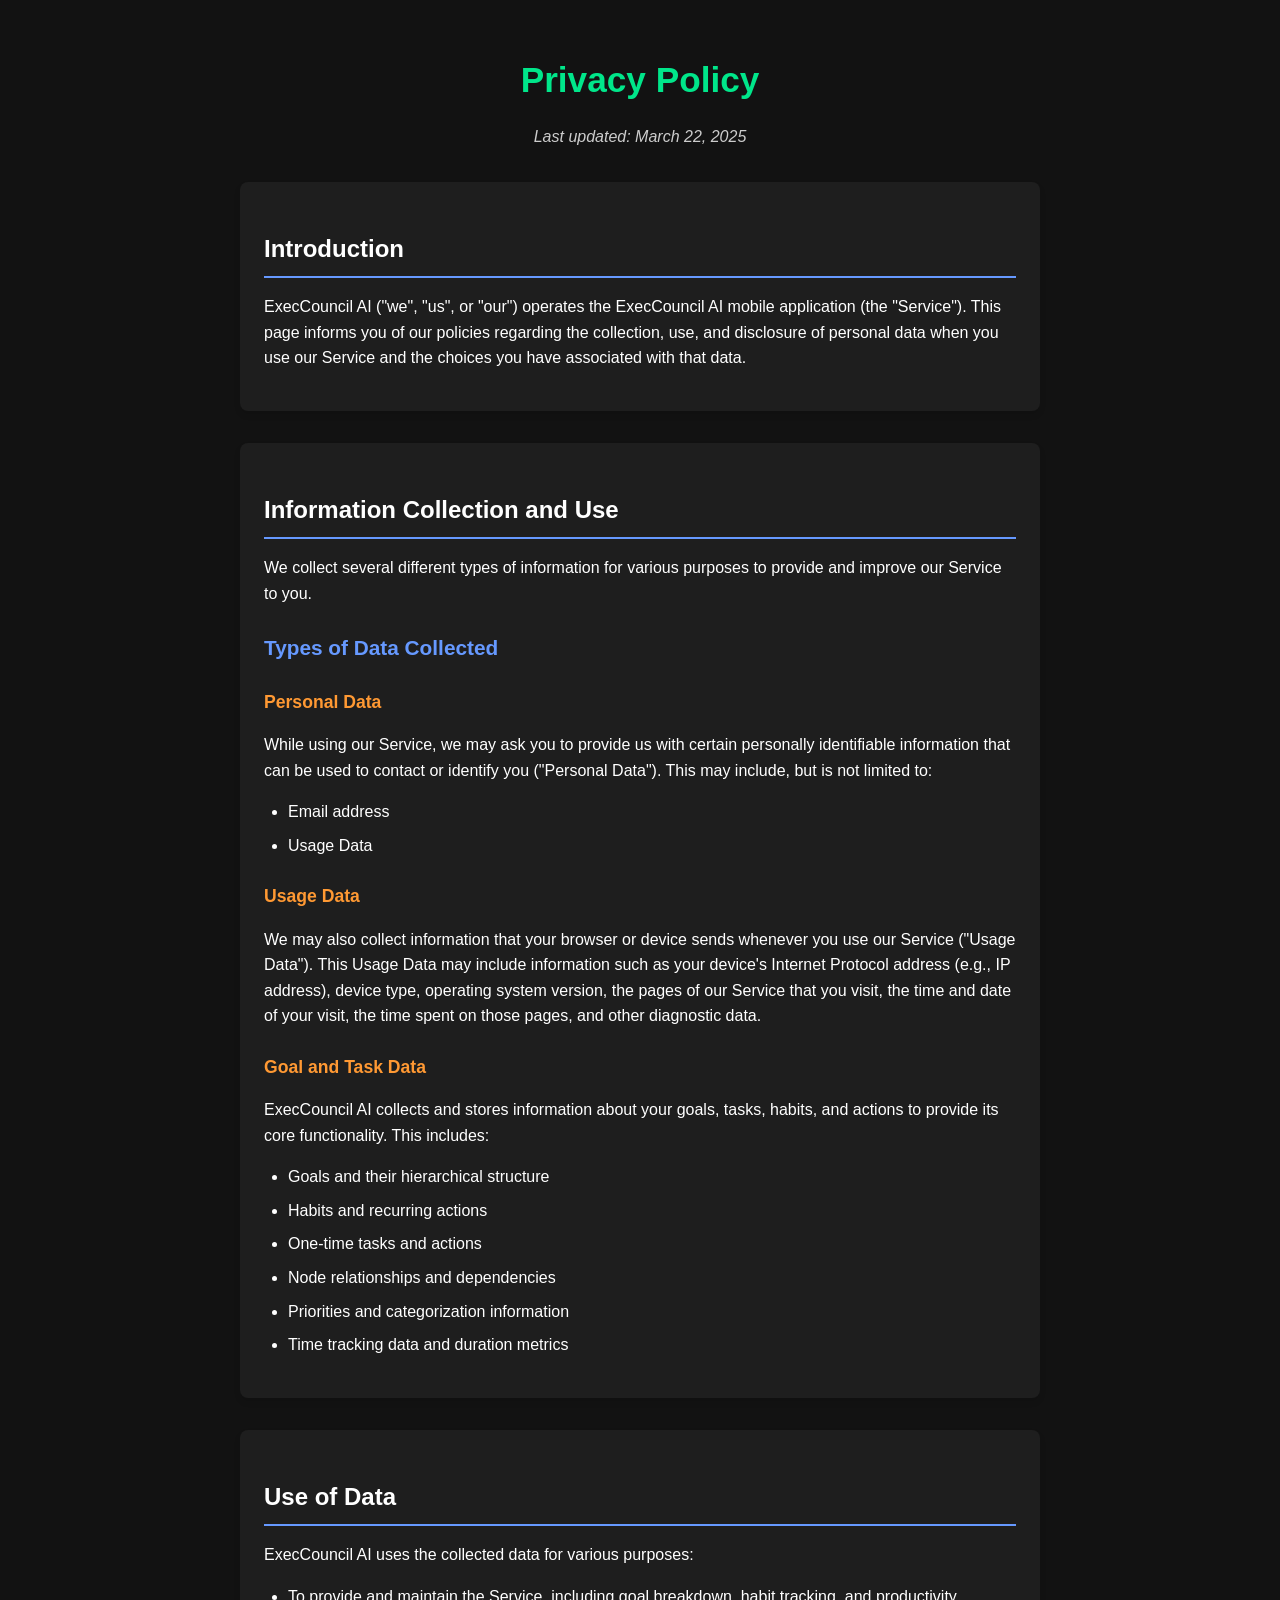
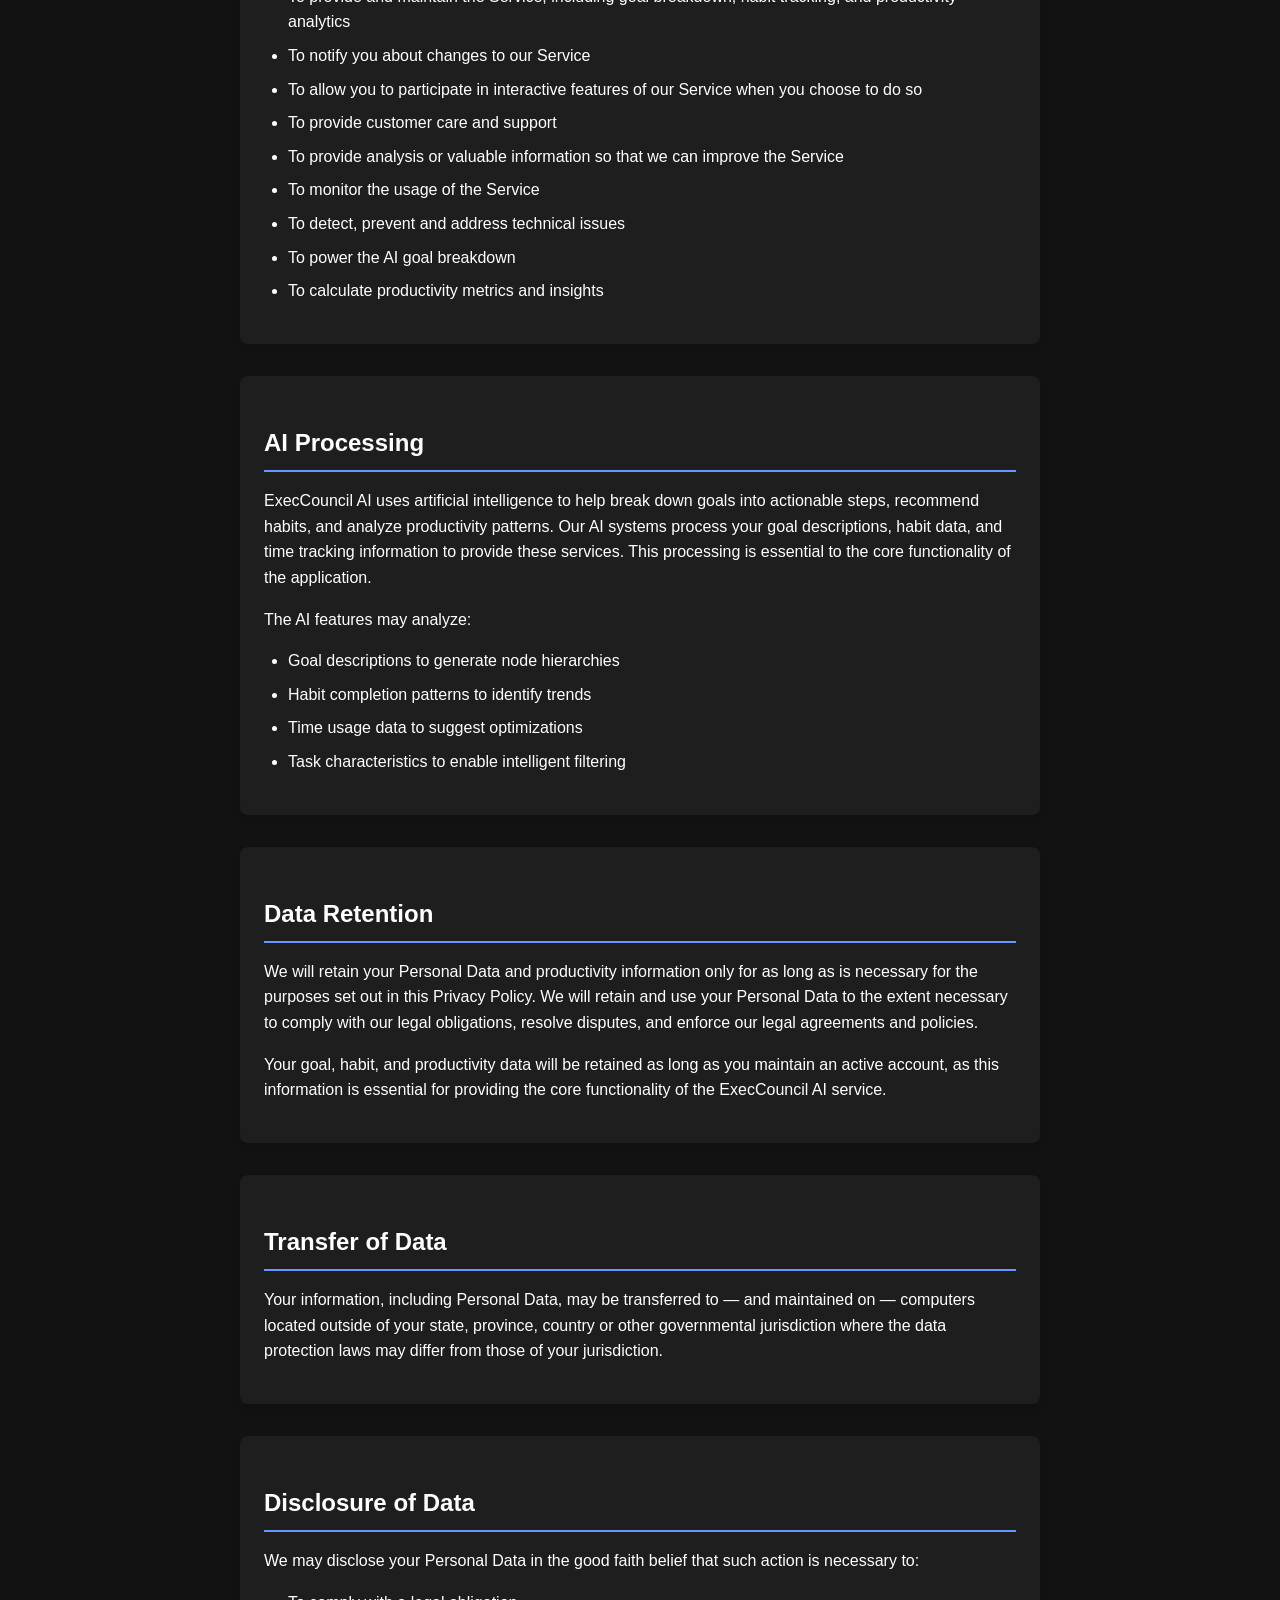
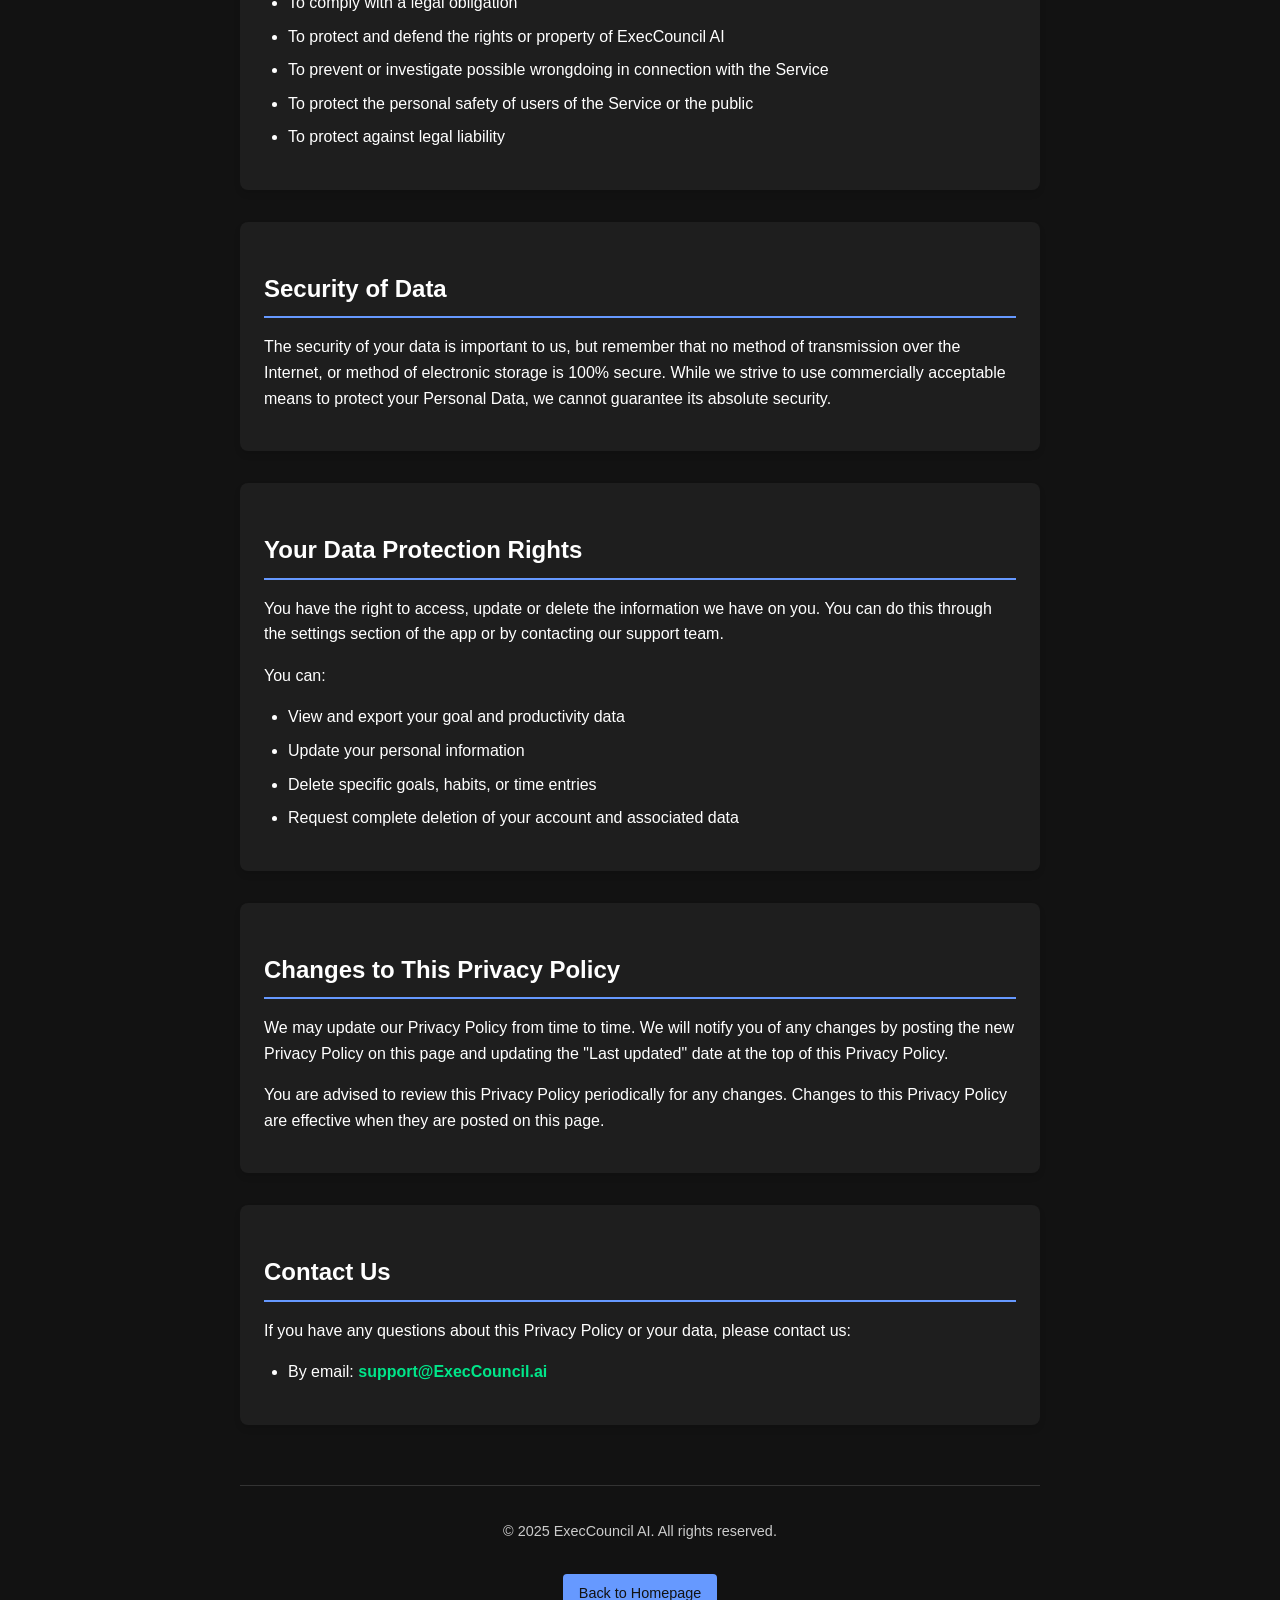
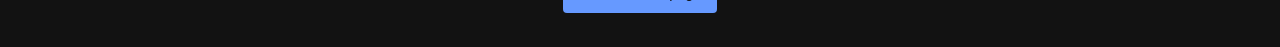
==== privacy.html @ cbf6581a "Update privacy policy references from FocusVector to ExecCouncil" ====
<!DOCTYPE html>
<html lang="en">
<head>
    <meta charset="UTF-8">
    <meta name="viewport" content="width=device-width, initial-scale=1.0">
    <title>Privacy Policy - ExecCouncil</title>
    <style>
        :root {
            --bg-primary: #121212;
            --bg-secondary: #1e1e1e;
            --text-primary: #ffffff;
            --text-secondary: #cccccc;
            --accent-primary: #00e68a;
            --accent-secondary: #6699ff;
            --accent-tertiary: #ff9933;
            --purple: #d926ff;
            --danger: #ff5252;
        }
        
        body {
            font-family: 'Segoe UI', Tahoma, Geneva, Verdana, sans-serif;
            line-height: 1.6;
            color: var(--text-primary);
            background-color: var(--bg-primary);
            max-width: 800px;
            margin: 0 auto;
            padding: 20px;
        }
        
        h1, h2, h3, h4 {
            color: var(--text-primary);
            margin-top: 1.5rem;
            margin-bottom: 1rem;
        }
        
        h1 {
            text-align: center;
            font-size: 2.2rem;
            margin-top: 2rem;
            color: var(--accent-primary);
        }
        
        h2 {
            border-bottom: 2px solid var(--accent-secondary);
            padding-bottom: 0.5rem;
            font-size: 1.5rem;
        }
        
        h3 {
            font-size: 1.3rem;
            color: var(--accent-secondary);
        }
        
        h4 {
            font-size: 1.1rem;
            color: var(--accent-tertiary);
        }
        
        a {
            color: var(--accent-secondary);
            text-decoration: none;
            transition: color 0.3s ease;
        }
        
        a:hover {
            color: var(--accent-primary);
            text-decoration: underline;
        }
        
        section {
            background-color: var(--bg-secondary);
            padding: 1.5rem;
            border-radius: 8px;
            margin: 2rem 0;
            box-shadow: 0 4px 6px rgba(0, 0, 0, 0.1);
        }
        
        ul {
            padding-left: 1.5rem;
        }
        
        li {
            margin-bottom: 0.5rem;
        }
        
        footer {
            text-align: center;
            margin-top: 60px;
            padding-top: 20px;
            border-top: 1px solid #333;
            font-size: 0.9em;
            color: var(--text-secondary);
        }
        
        .date {
            text-align: center;
            font-style: italic;
            color: var(--text-secondary);
            margin-bottom: 2rem;
        }
        
        .highlight {
            color: var(--accent-primary);
            font-weight: bold;
        }
        
        .back-link {
            display: inline-block;
            margin-top: 1rem;
            padding: 0.5rem 1rem;
            background-color: var(--accent-secondary);
            color: var(--bg-primary);
            border-radius: 4px;
            transition: background-color 0.3s ease;
        }
        
        .back-link:hover {
            background-color: var(--accent-primary);
            text-decoration: none;
        }

        @media (max-width: 600px) {
            body {
                padding: 15px;
            }
            
            section {
                padding: 1rem;
            }
        }
    </style>
</head>
<body>
    <h1>Privacy Policy</h1>
    <p class="date">Last updated: March 22, 2025</p>
    
    <section>
        <h2>Introduction</h2>
        <p>ExecCouncil AI ("we", "us", or "our") operates the ExecCouncil AI mobile application (the "Service"). This page informs you of our policies regarding the collection, use, and disclosure of personal data when you use our Service and the choices you have associated with that data.</p>
    </section>
    
    <section>
        <h2>Information Collection and Use</h2>
        <p>We collect several different types of information for various purposes to provide and improve our Service to you.</p>
        
        <h3>Types of Data Collected</h3>
        
        <h4>Personal Data</h4>
        <p>While using our Service, we may ask you to provide us with certain personally identifiable information that can be used to contact or identify you ("Personal Data"). This may include, but is not limited to:</p>
        <ul>
            <li>Email address</li>
            <li>Usage Data</li>
        </ul>
        
        <h4>Usage Data</h4>
        <p>We may also collect information that your browser or device sends whenever you use our Service ("Usage Data"). This Usage Data may include information such as your device's Internet Protocol address (e.g., IP address), device type, operating system version, the pages of our Service that you visit, the time and date of your visit, the time spent on those pages, and other diagnostic data.</p>
        
        <h4>Goal and Task Data</h4>
        <p>ExecCouncil AI collects and stores information about your goals, tasks, habits, and actions to provide its core functionality. This includes:</p>
        <ul>
            <li>Goals and their hierarchical structure</li>
            <li>Habits and recurring actions</li>
            <li>One-time tasks and actions</li>
            <li>Node relationships and dependencies</li>
            <li>Priorities and categorization information</li>
            <li>Time tracking data and duration metrics</li>
        </ul>
    </section>
    
    <section>
        <h2>Use of Data</h2>
        <p>ExecCouncil AI uses the collected data for various purposes:</p>
        <ul>
            <li>To provide and maintain the Service, including goal breakdown, habit tracking, and productivity analytics</li>
            <li>To notify you about changes to our Service</li>
            <li>To allow you to participate in interactive features of our Service when you choose to do so</li>
            <li>To provide customer care and support</li>
            <li>To provide analysis or valuable information so that we can improve the Service</li>
            <li>To monitor the usage of the Service</li>
            <li>To detect, prevent and address technical issues</li>
            <li>To power the AI goal breakdown</li>
            <li>To calculate productivity metrics and insights</li>
        </ul>
    </section>
    
    <section>
        <h2>AI Processing</h2>
        <p>ExecCouncil AI uses artificial intelligence to help break down goals into actionable steps, recommend habits, and analyze productivity patterns. Our AI systems process your goal descriptions, habit data, and time tracking information to provide these services. This processing is essential to the core functionality of the application.</p>
        
        <p>The AI features may analyze:</p>
        <ul>
            <li>Goal descriptions to generate node hierarchies</li>
            <li>Habit completion patterns to identify trends</li>
            <li>Time usage data to suggest optimizations</li>
            <li>Task characteristics to enable intelligent filtering</li>
        </ul>
    </section>
    
    <section>
        <h2>Data Retention</h2>
        <p>We will retain your Personal Data and productivity information only for as long as is necessary for the purposes set out in this Privacy Policy. We will retain and use your Personal Data to the extent necessary to comply with our legal obligations, resolve disputes, and enforce our legal agreements and policies.</p>
        
        <p>Your goal, habit, and productivity data will be retained as long as you maintain an active account, as this information is essential for providing the core functionality of the ExecCouncil AI service.</p>
    </section>
    
    <section>
        <h2>Transfer of Data</h2>
        <p>Your information, including Personal Data, may be transferred to — and maintained on — computers located outside of your state, province, country or other governmental jurisdiction where the data protection laws may differ from those of your jurisdiction.</p>
    </section>
    
    <section>
        <h2>Disclosure of Data</h2>
        <p>We may disclose your Personal Data in the good faith belief that such action is necessary to:</p>
        <ul>
            <li>To comply with a legal obligation</li>
            <li>To protect and defend the rights or property of ExecCouncil AI</li>
            <li>To prevent or investigate possible wrongdoing in connection with the Service</li>
            <li>To protect the personal safety of users of the Service or the public</li>
            <li>To protect against legal liability</li>
        </ul>
    </section>
    
    <section>
        <h2>Security of Data</h2>
        <p>The security of your data is important to us, but remember that no method of transmission over the Internet, or method of electronic storage is 100% secure. While we strive to use commercially acceptable means to protect your Personal Data, we cannot guarantee its absolute security.</p>
    </section>
    
    <section>
        <h2>Your Data Protection Rights</h2>
        <p>You have the right to access, update or delete the information we have on you. You can do this through the settings section of the app or by contacting our support team.</p>
        
        <p>You can:</p>
        <ul>
            <li>View and export your goal and productivity data</li>
            <li>Update your personal information</li>
            <li>Delete specific goals, habits, or time entries</li>
            <li>Request complete deletion of your account and associated data</li>
        </ul>
    </section>
    
    <section>
        <h2>Changes to This Privacy Policy</h2>
        <p>We may update our Privacy Policy from time to time. We will notify you of any changes by posting the new Privacy Policy on this page and updating the "Last updated" date at the top of this Privacy Policy.</p>
        
        <p>You are advised to review this Privacy Policy periodically for any changes. Changes to this Privacy Policy are effective when they are posted on this page.</p>
    </section>
    
    <section>
        <h2>Contact Us</h2>
        <p>If you have any questions about this Privacy Policy or your data, please contact us:</p>
        <ul>
            <li>By email: <span class="highlight">support@ExecCouncil.ai</span></li>
        </ul>
    </section>
    
    <footer>
        <p>© 2025 ExecCouncil AI. All rights reserved.</p>
        <p><a href="index.html" class="back-link">Back to Homepage</a></p>
    </footer>
</body>
</html>
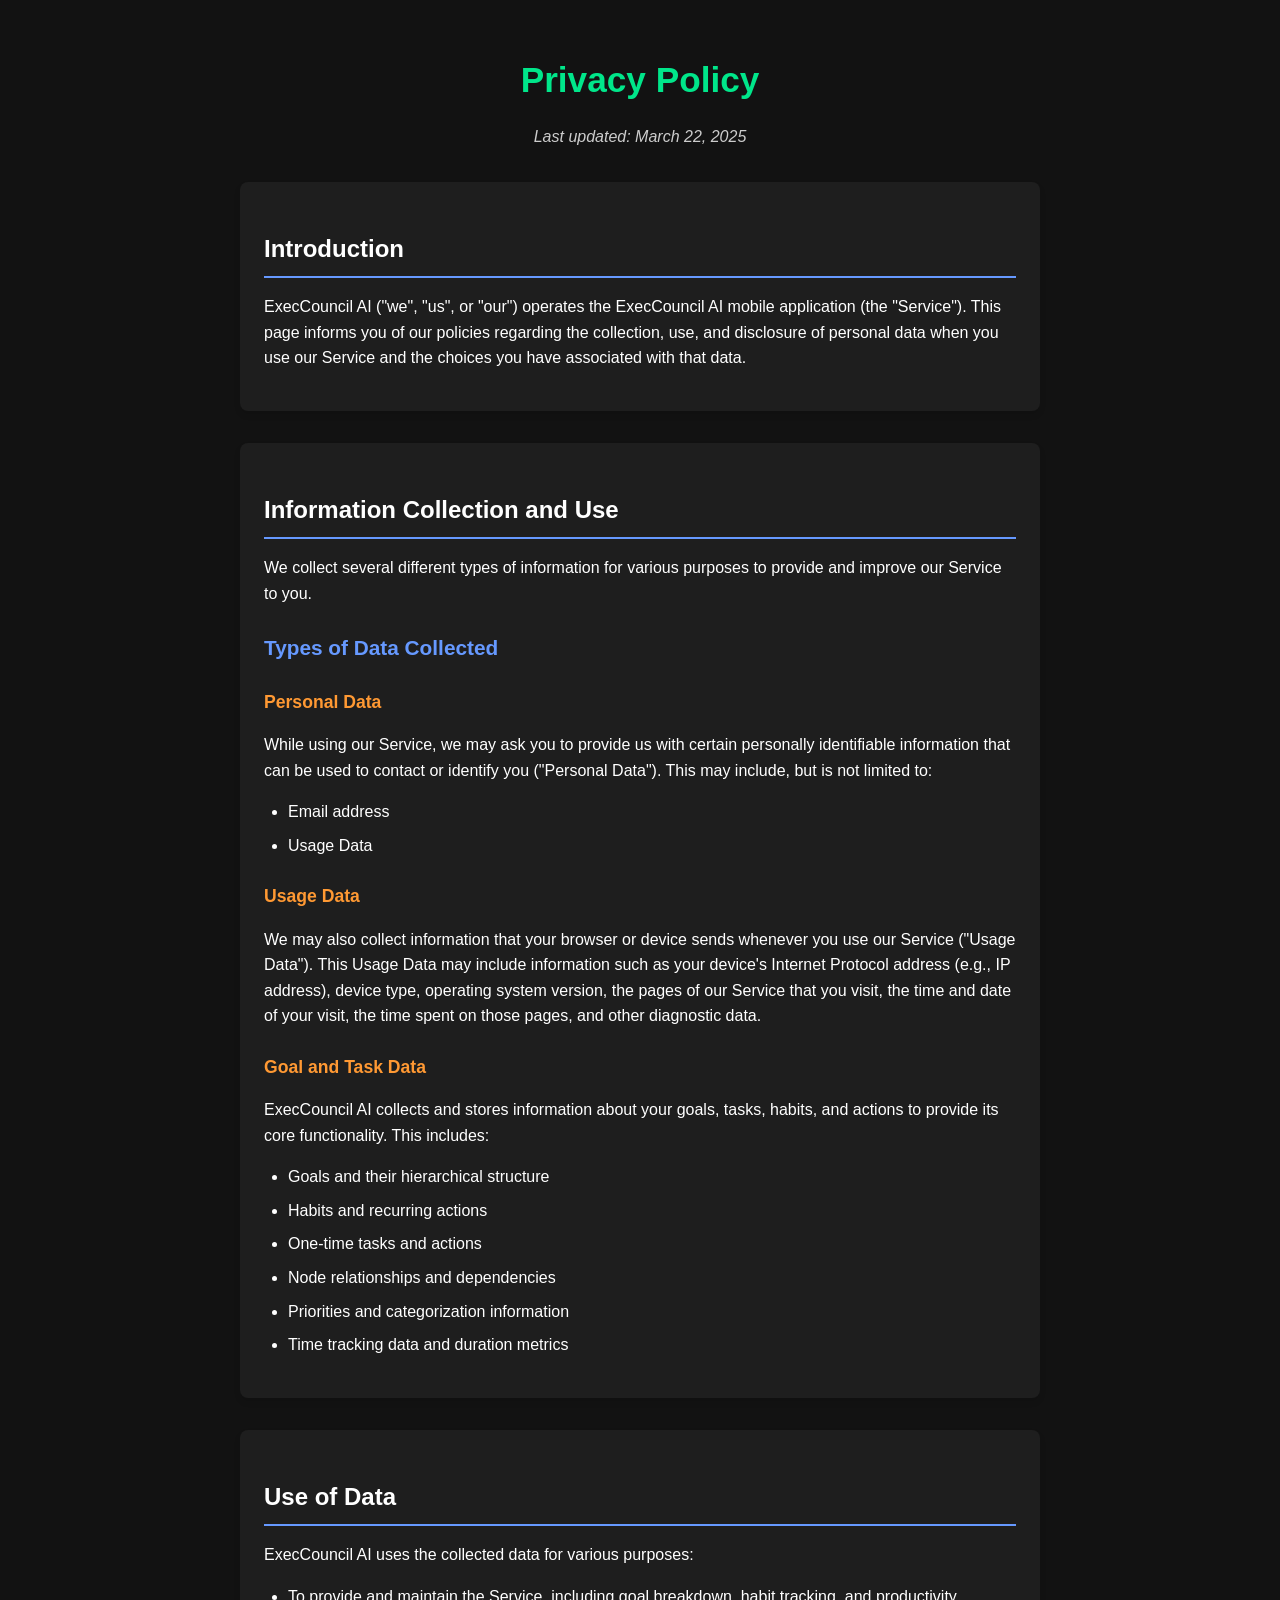
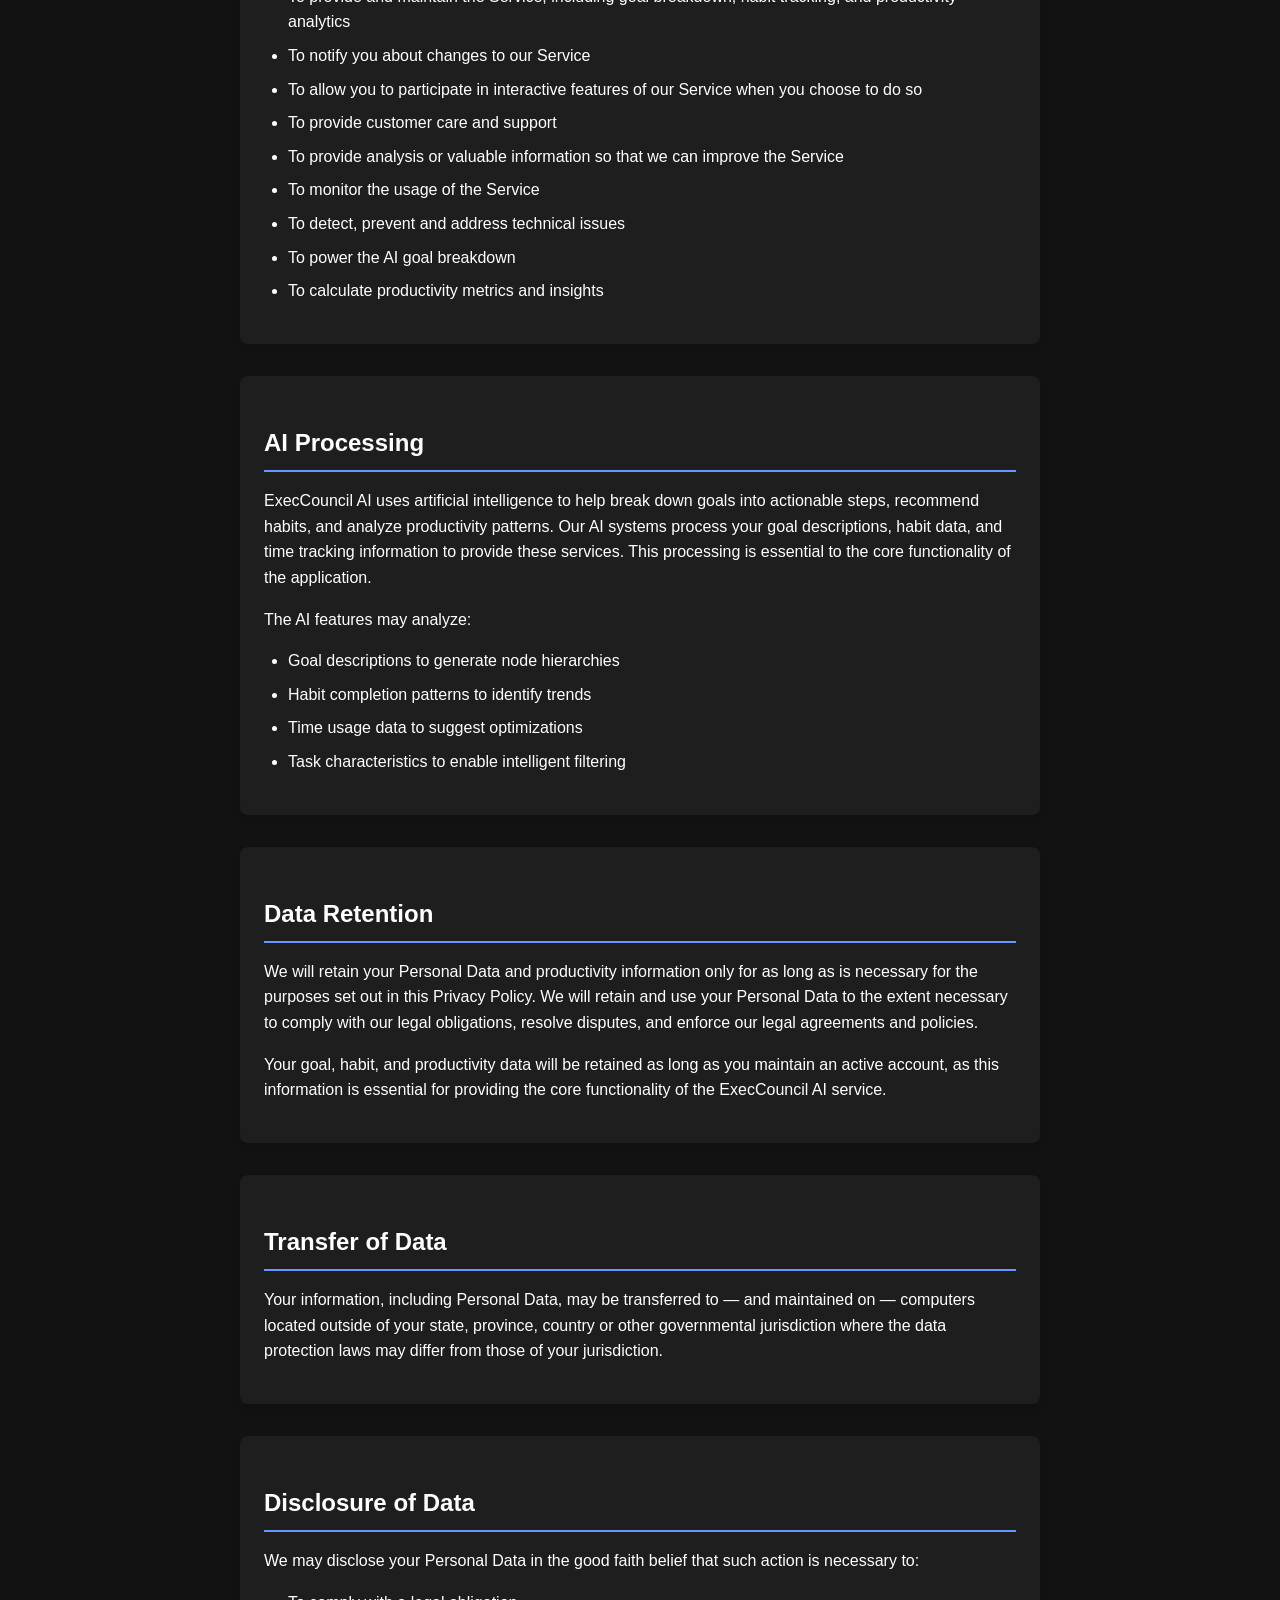
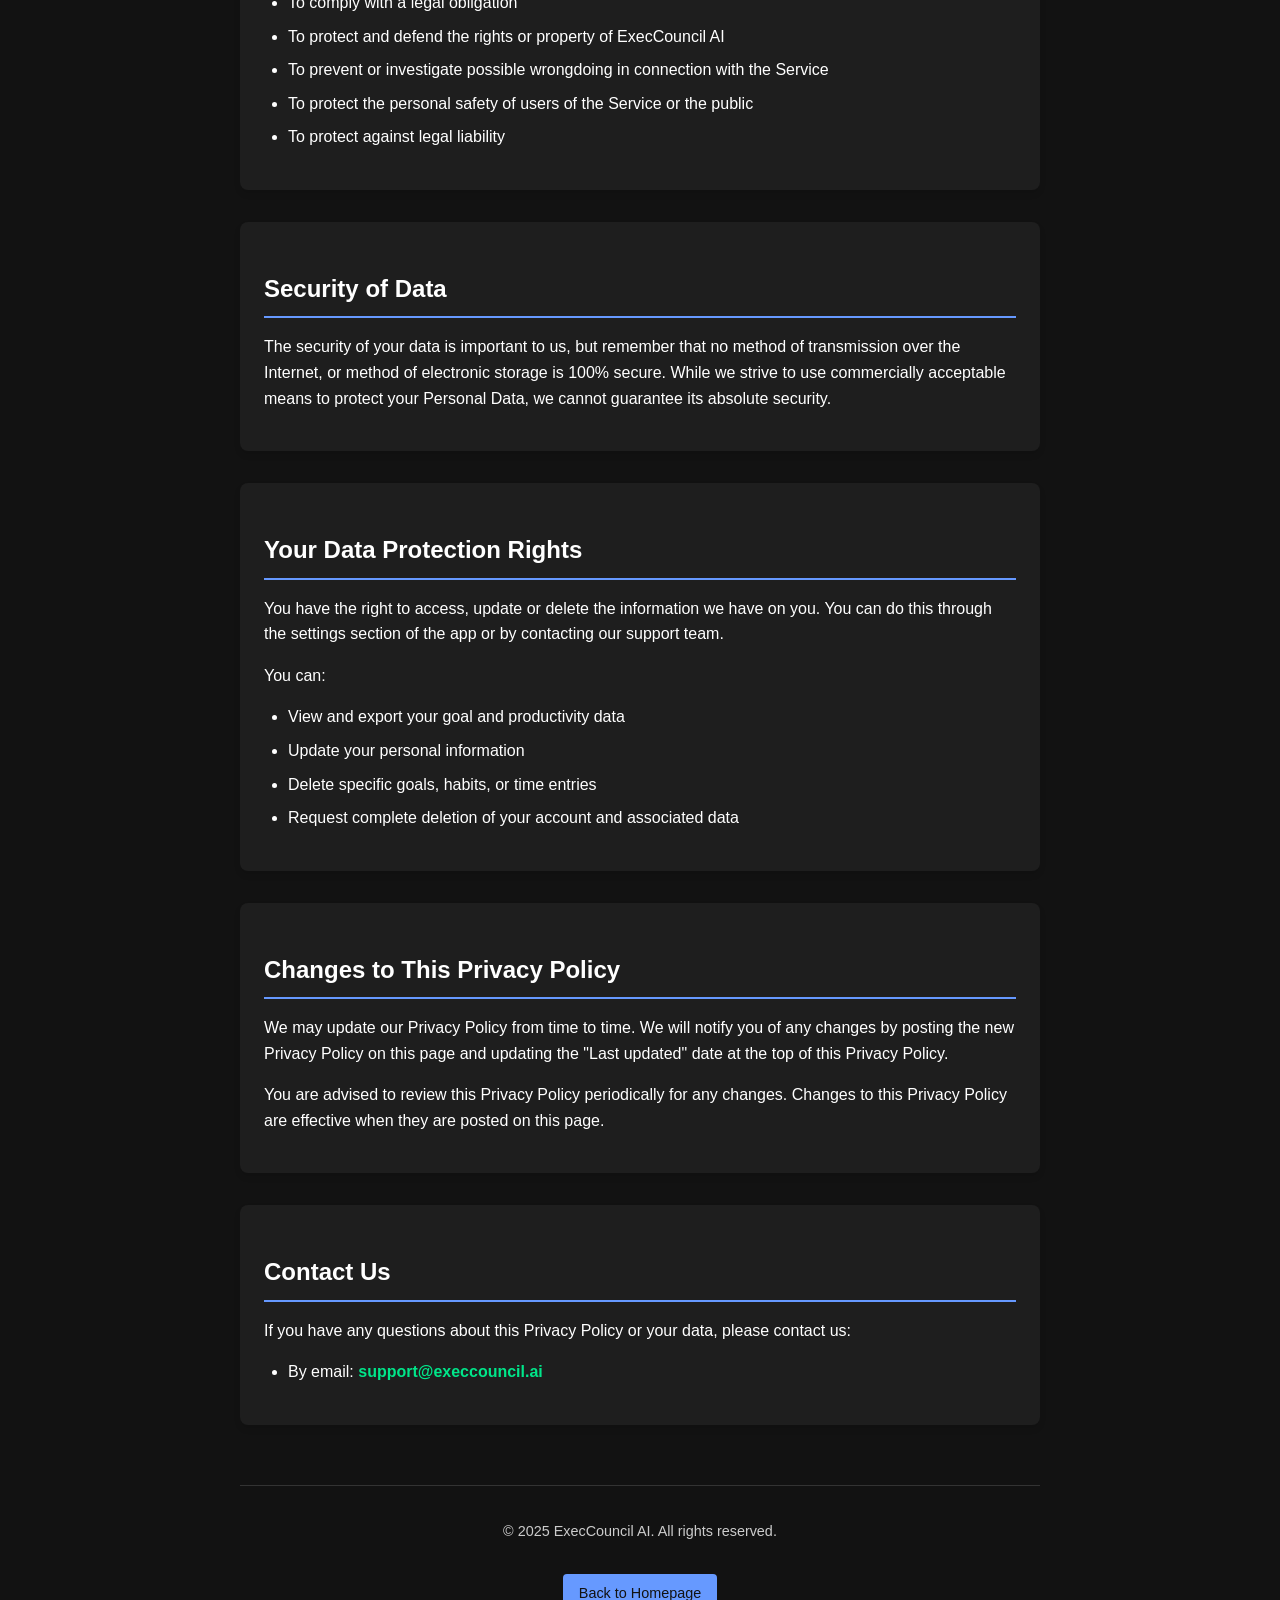
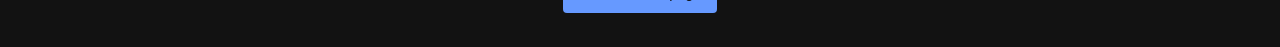
==== commit d563bea7: "Correct email address in Privacy Policy" ====
--- a/privacy.html
+++ b/privacy.html
@@ -249,7 +249,7 @@
         <h2>Contact Us</h2>
         <p>If you have any questions about this Privacy Policy or your data, please contact us:</p>
         <ul>
-            <li>By email: <span class="highlight">support@ExecCouncil.ai</span></li>
+            <li>By email: <span class="highlight">support@execcouncil.ai</span></li>
         </ul>
     </section>
     
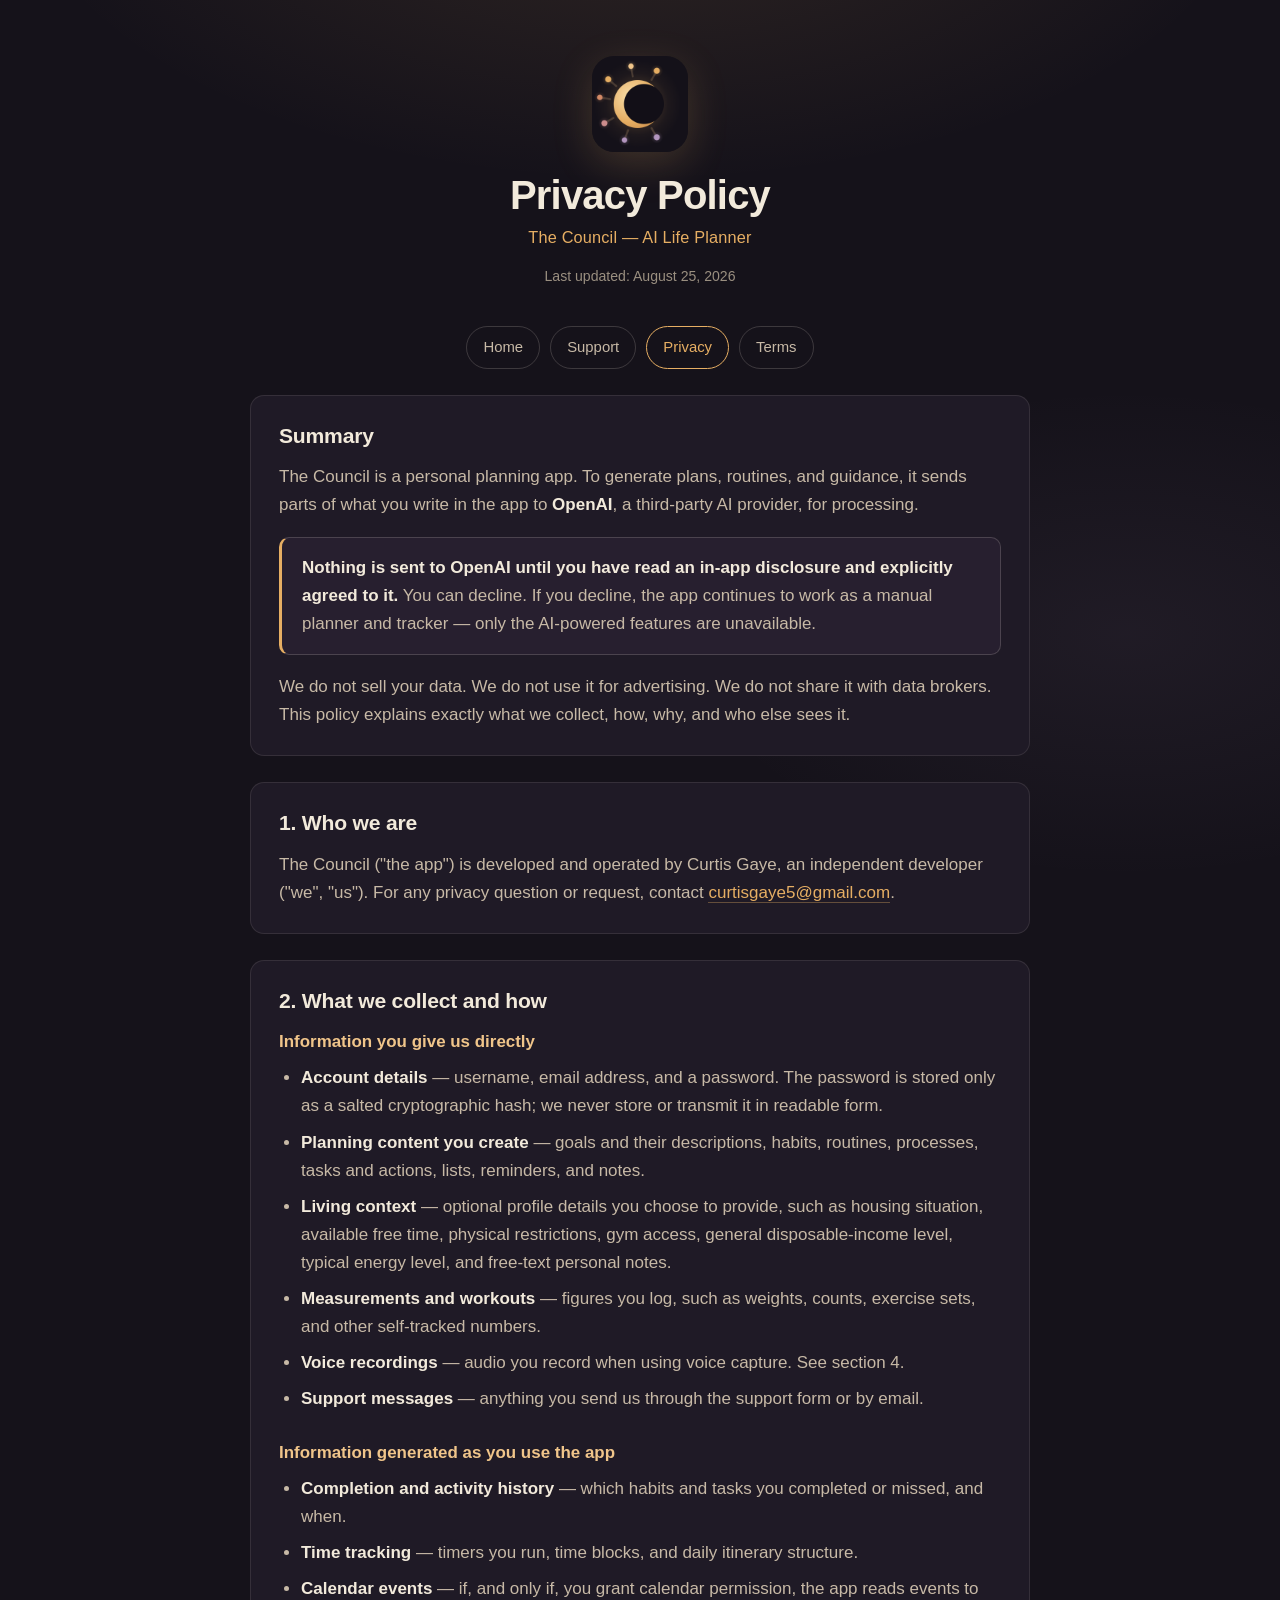
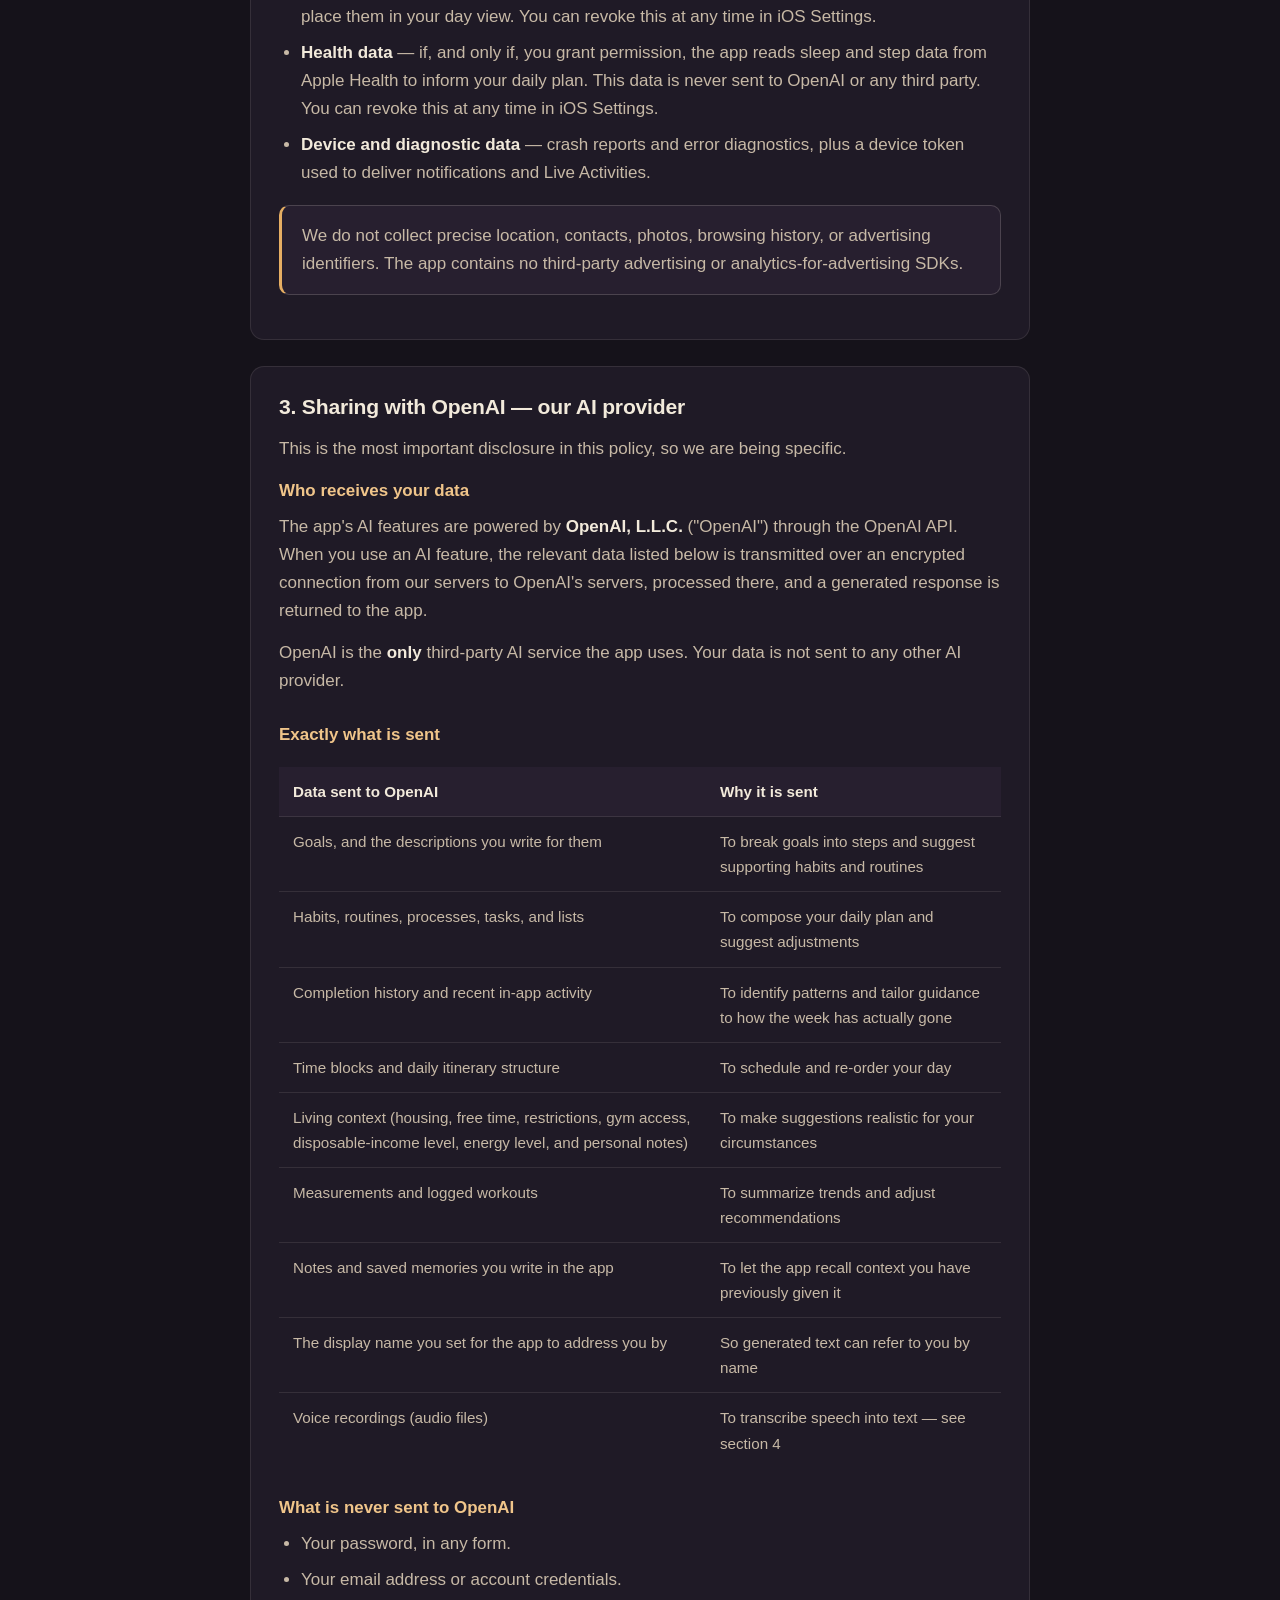
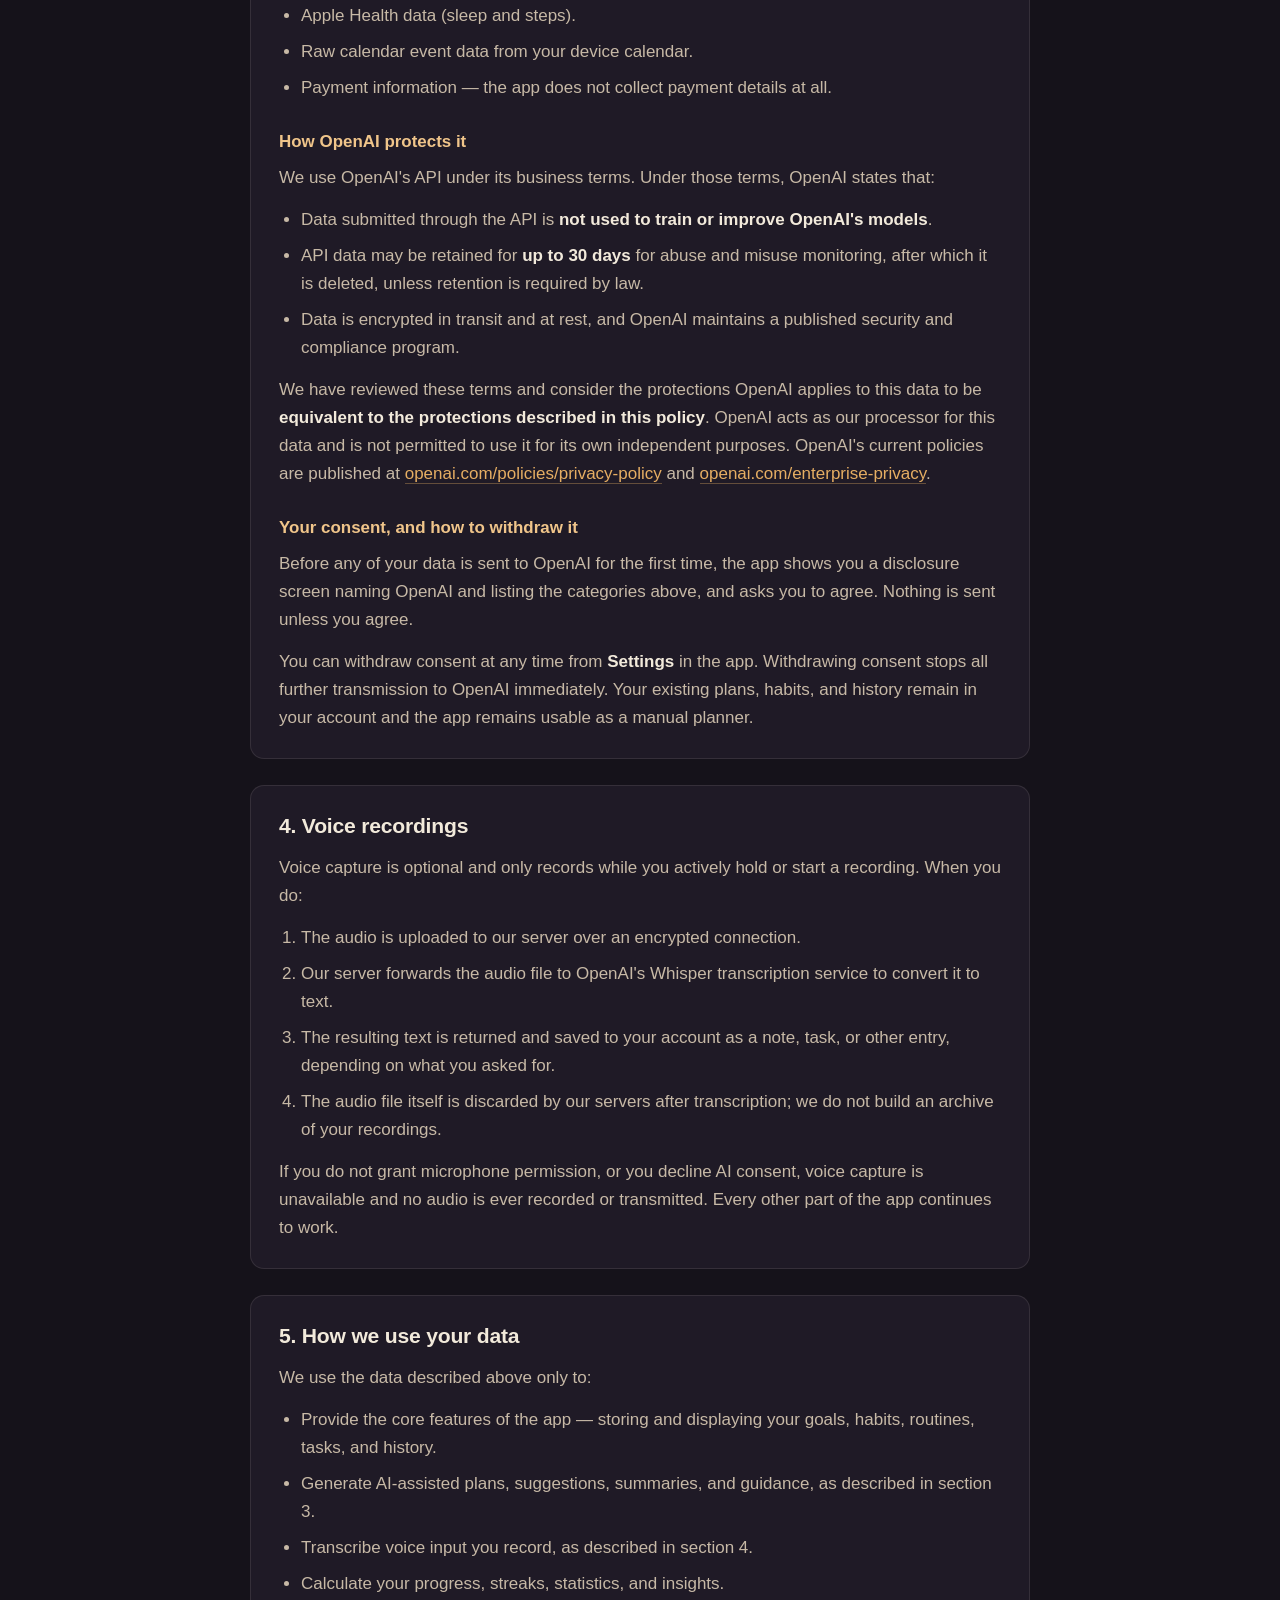
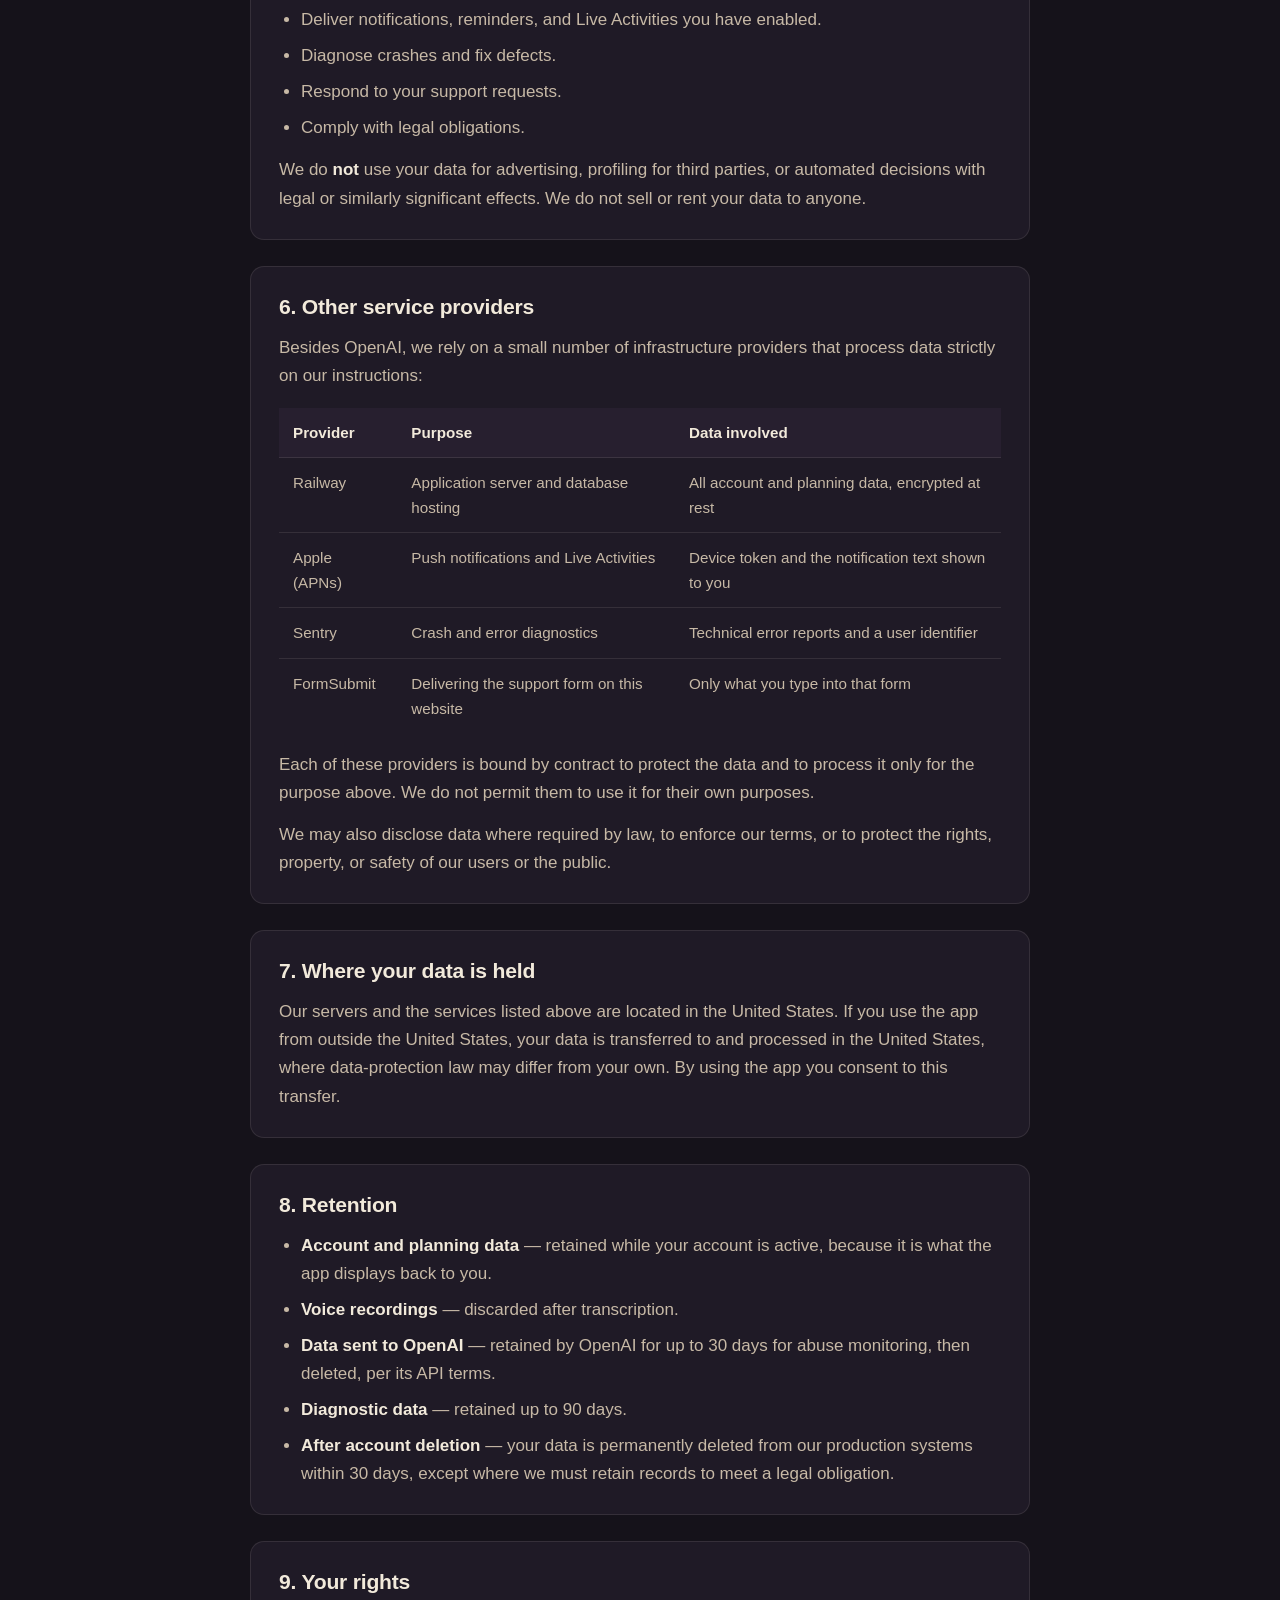
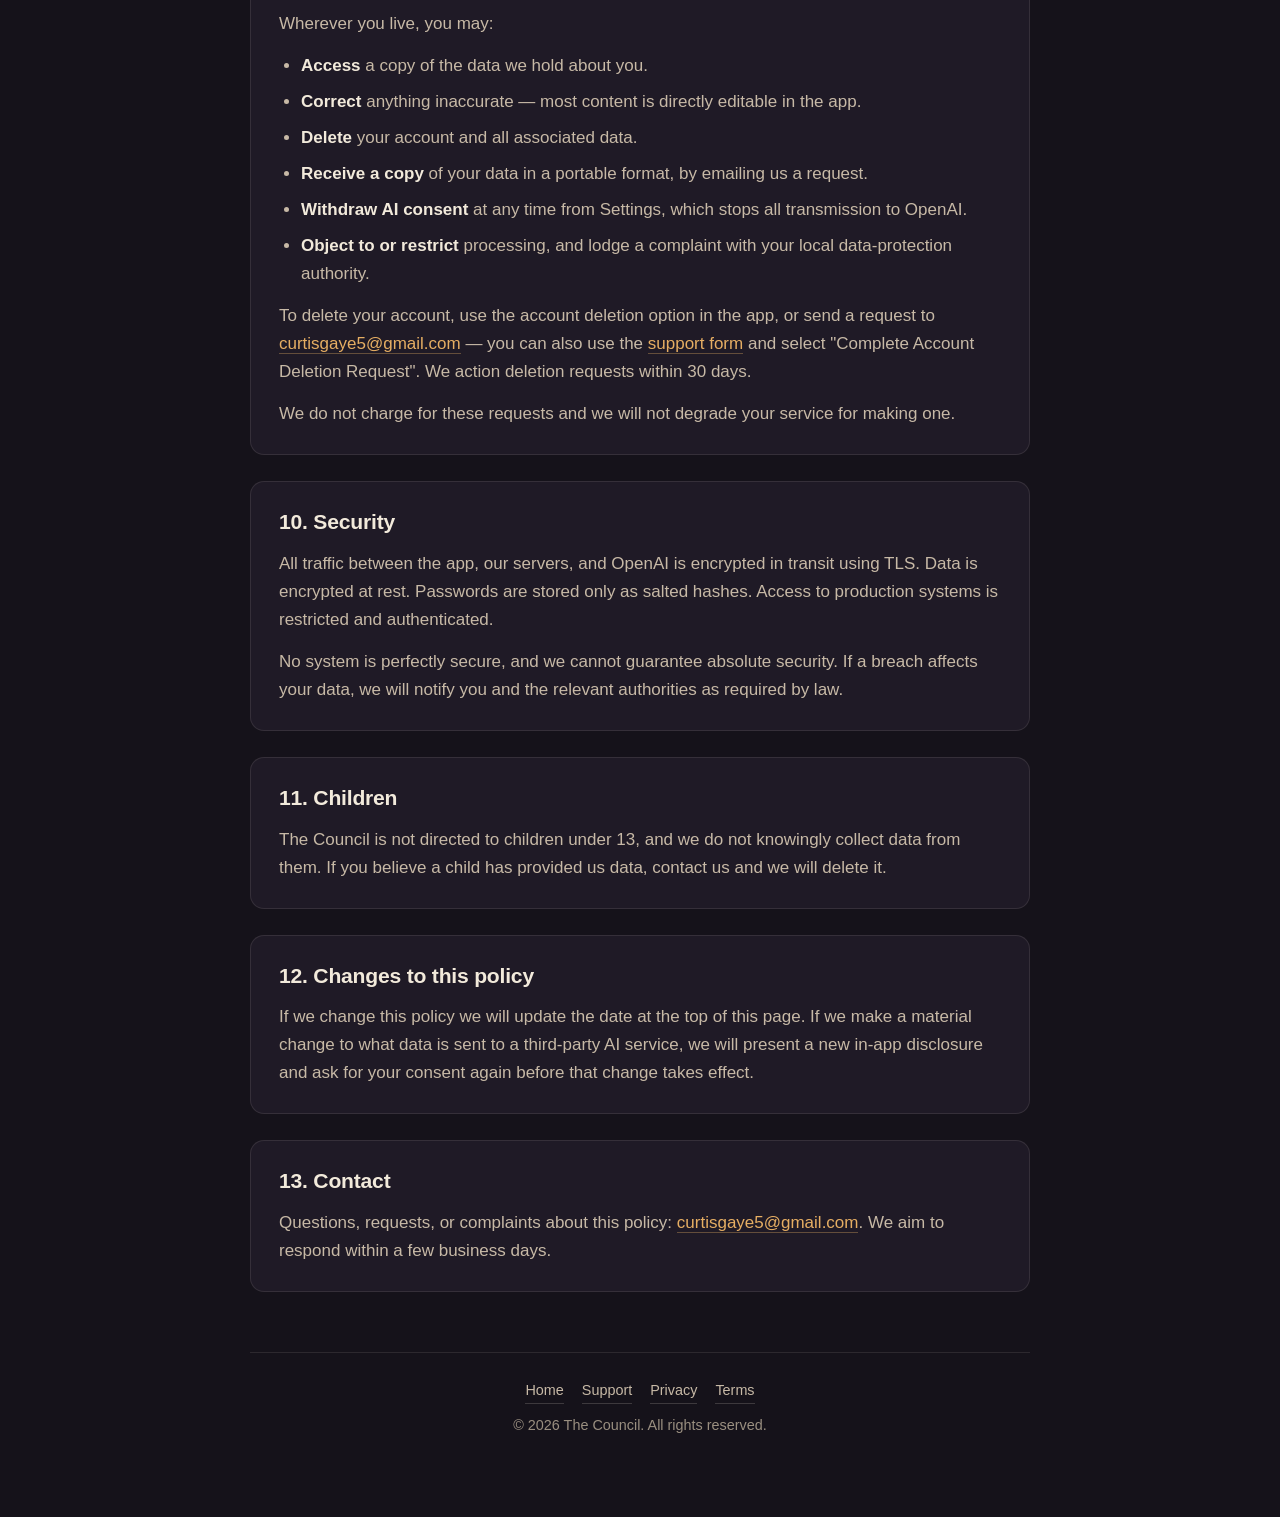
==== commit 00c941ad: "Rebuild site for The Council; disclose OpenAI processing (App Review 5.1.1(i), 1.5) Addresses the 20" ====
--- a/privacy.html
+++ b/privacy.html
@@ -1,261 +1,232 @@
 <!DOCTYPE html>
 <html lang="en">
 <head>
-    <meta charset="UTF-8">
-    <meta name="viewport" content="width=device-width, initial-scale=1.0">
-    <title>Privacy Policy - ExecCouncil</title>
-    <style>
-        :root {
-            --bg-primary: #121212;
-            --bg-secondary: #1e1e1e;
-            --text-primary: #ffffff;
-            --text-secondary: #cccccc;
-            --accent-primary: #00e68a;
-            --accent-secondary: #6699ff;
-            --accent-tertiary: #ff9933;
-            --purple: #d926ff;
-            --danger: #ff5252;
-        }
-        
-        body {
-            font-family: 'Segoe UI', Tahoma, Geneva, Verdana, sans-serif;
-            line-height: 1.6;
-            color: var(--text-primary);
-            background-color: var(--bg-primary);
-            max-width: 800px;
-            margin: 0 auto;
-            padding: 20px;
-        }
-        
-        h1, h2, h3, h4 {
-            color: var(--text-primary);
-            margin-top: 1.5rem;
-            margin-bottom: 1rem;
-        }
-        
-        h1 {
-            text-align: center;
-            font-size: 2.2rem;
-            margin-top: 2rem;
-            color: var(--accent-primary);
-        }
-        
-        h2 {
-            border-bottom: 2px solid var(--accent-secondary);
-            padding-bottom: 0.5rem;
-            font-size: 1.5rem;
-        }
-        
-        h3 {
-            font-size: 1.3rem;
-            color: var(--accent-secondary);
-        }
-        
-        h4 {
-            font-size: 1.1rem;
-            color: var(--accent-tertiary);
-        }
-        
-        a {
-            color: var(--accent-secondary);
-            text-decoration: none;
-            transition: color 0.3s ease;
-        }
-        
-        a:hover {
-            color: var(--accent-primary);
-            text-decoration: underline;
-        }
-        
-        section {
-            background-color: var(--bg-secondary);
-            padding: 1.5rem;
-            border-radius: 8px;
-            margin: 2rem 0;
-            box-shadow: 0 4px 6px rgba(0, 0, 0, 0.1);
-        }
-        
-        ul {
-            padding-left: 1.5rem;
-        }
-        
-        li {
-            margin-bottom: 0.5rem;
-        }
-        
-        footer {
-            text-align: center;
-            margin-top: 60px;
-            padding-top: 20px;
-            border-top: 1px solid #333;
-            font-size: 0.9em;
-            color: var(--text-secondary);
-        }
-        
-        .date {
-            text-align: center;
-            font-style: italic;
-            color: var(--text-secondary);
-            margin-bottom: 2rem;
-        }
-        
-        .highlight {
-            color: var(--accent-primary);
-            font-weight: bold;
-        }
-        
-        .back-link {
-            display: inline-block;
-            margin-top: 1rem;
-            padding: 0.5rem 1rem;
-            background-color: var(--accent-secondary);
-            color: var(--bg-primary);
-            border-radius: 4px;
-            transition: background-color 0.3s ease;
-        }
-        
-        .back-link:hover {
-            background-color: var(--accent-primary);
-            text-decoration: none;
-        }
-
-        @media (max-width: 600px) {
-            body {
-                padding: 15px;
-            }
-            
-            section {
-                padding: 1rem;
-            }
-        }
-    </style>
+<meta charset="utf-8">
+<meta name="viewport" content="width=device-width, initial-scale=1">
+<title>Privacy Policy — The Council</title>
+<meta name="description" content="How The Council collects, uses, and shares your data, including exactly what is sent to OpenAI for AI processing.">
+<link rel="icon" href="assets/icon.png">
+<link rel="stylesheet" href="assets/site.css">
 </head>
 <body>
-    <h1>Privacy Policy</h1>
-    <p class="date">Last updated: March 22, 2025</p>
-    
-    <section>
-        <h2>Introduction</h2>
-        <p>ExecCouncil AI ("we", "us", or "our") operates the ExecCouncil AI mobile application (the "Service"). This page informs you of our policies regarding the collection, use, and disclosure of personal data when you use our Service and the choices you have associated with that data.</p>
-    </section>
-    
-    <section>
-        <h2>Information Collection and Use</h2>
-        <p>We collect several different types of information for various purposes to provide and improve our Service to you.</p>
-        
-        <h3>Types of Data Collected</h3>
-        
-        <h4>Personal Data</h4>
-        <p>While using our Service, we may ask you to provide us with certain personally identifiable information that can be used to contact or identify you ("Personal Data"). This may include, but is not limited to:</p>
-        <ul>
-            <li>Email address</li>
-            <li>Usage Data</li>
-        </ul>
-        
-        <h4>Usage Data</h4>
-        <p>We may also collect information that your browser or device sends whenever you use our Service ("Usage Data"). This Usage Data may include information such as your device's Internet Protocol address (e.g., IP address), device type, operating system version, the pages of our Service that you visit, the time and date of your visit, the time spent on those pages, and other diagnostic data.</p>
-        
-        <h4>Goal and Task Data</h4>
-        <p>ExecCouncil AI collects and stores information about your goals, tasks, habits, and actions to provide its core functionality. This includes:</p>
-        <ul>
-            <li>Goals and their hierarchical structure</li>
-            <li>Habits and recurring actions</li>
-            <li>One-time tasks and actions</li>
-            <li>Node relationships and dependencies</li>
-            <li>Priorities and categorization information</li>
-            <li>Time tracking data and duration metrics</li>
-        </ul>
-    </section>
-    
-    <section>
-        <h2>Use of Data</h2>
-        <p>ExecCouncil AI uses the collected data for various purposes:</p>
-        <ul>
-            <li>To provide and maintain the Service, including goal breakdown, habit tracking, and productivity analytics</li>
-            <li>To notify you about changes to our Service</li>
-            <li>To allow you to participate in interactive features of our Service when you choose to do so</li>
-            <li>To provide customer care and support</li>
-            <li>To provide analysis or valuable information so that we can improve the Service</li>
-            <li>To monitor the usage of the Service</li>
-            <li>To detect, prevent and address technical issues</li>
-            <li>To power the AI goal breakdown</li>
-            <li>To calculate productivity metrics and insights</li>
-        </ul>
-    </section>
-    
-    <section>
-        <h2>AI Processing</h2>
-        <p>ExecCouncil AI uses artificial intelligence to help break down goals into actionable steps, recommend habits, and analyze productivity patterns. Our AI systems process your goal descriptions, habit data, and time tracking information to provide these services. This processing is essential to the core functionality of the application.</p>
-        
-        <p>The AI features may analyze:</p>
-        <ul>
-            <li>Goal descriptions to generate node hierarchies</li>
-            <li>Habit completion patterns to identify trends</li>
-            <li>Time usage data to suggest optimizations</li>
-            <li>Task characteristics to enable intelligent filtering</li>
-        </ul>
-    </section>
-    
-    <section>
-        <h2>Data Retention</h2>
-        <p>We will retain your Personal Data and productivity information only for as long as is necessary for the purposes set out in this Privacy Policy. We will retain and use your Personal Data to the extent necessary to comply with our legal obligations, resolve disputes, and enforce our legal agreements and policies.</p>
-        
-        <p>Your goal, habit, and productivity data will be retained as long as you maintain an active account, as this information is essential for providing the core functionality of the ExecCouncil AI service.</p>
-    </section>
-    
-    <section>
-        <h2>Transfer of Data</h2>
-        <p>Your information, including Personal Data, may be transferred to — and maintained on — computers located outside of your state, province, country or other governmental jurisdiction where the data protection laws may differ from those of your jurisdiction.</p>
-    </section>
-    
-    <section>
-        <h2>Disclosure of Data</h2>
-        <p>We may disclose your Personal Data in the good faith belief that such action is necessary to:</p>
-        <ul>
-            <li>To comply with a legal obligation</li>
-            <li>To protect and defend the rights or property of ExecCouncil AI</li>
-            <li>To prevent or investigate possible wrongdoing in connection with the Service</li>
-            <li>To protect the personal safety of users of the Service or the public</li>
-            <li>To protect against legal liability</li>
-        </ul>
-    </section>
-    
-    <section>
-        <h2>Security of Data</h2>
-        <p>The security of your data is important to us, but remember that no method of transmission over the Internet, or method of electronic storage is 100% secure. While we strive to use commercially acceptable means to protect your Personal Data, we cannot guarantee its absolute security.</p>
-    </section>
-    
-    <section>
-        <h2>Your Data Protection Rights</h2>
-        <p>You have the right to access, update or delete the information we have on you. You can do this through the settings section of the app or by contacting our support team.</p>
-        
-        <p>You can:</p>
-        <ul>
-            <li>View and export your goal and productivity data</li>
-            <li>Update your personal information</li>
-            <li>Delete specific goals, habits, or time entries</li>
-            <li>Request complete deletion of your account and associated data</li>
-        </ul>
-    </section>
-    
-    <section>
-        <h2>Changes to This Privacy Policy</h2>
-        <p>We may update our Privacy Policy from time to time. We will notify you of any changes by posting the new Privacy Policy on this page and updating the "Last updated" date at the top of this Privacy Policy.</p>
-        
-        <p>You are advised to review this Privacy Policy periodically for any changes. Changes to this Privacy Policy are effective when they are posted on this page.</p>
-    </section>
-    
-    <section>
-        <h2>Contact Us</h2>
-        <p>If you have any questions about this Privacy Policy or your data, please contact us:</p>
-        <ul>
-            <li>By email: <span class="highlight">support@execcouncil.ai</span></li>
-        </ul>
-    </section>
-    
-    <footer>
-        <p>© 2025 ExecCouncil AI. All rights reserved.</p>
-        <p><a href="index.html" class="back-link">Back to Homepage</a></p>
-    </footer>
+<div class="wrap">
+
+<header class="masthead">
+  <img src="assets/icon.png" alt="The Council app icon">
+  <h1>Privacy Policy</h1>
+  <p class="tagline">The Council — AI Life Planner</p>
+  <p class="updated">Last updated: August 25, 2026</p>
+</header>
+
+<nav class="sitenav">
+  <a href="index.html">Home</a>
+  <a href="support.html">Support</a>
+  <a href="privacy.html" aria-current="page">Privacy</a>
+  <a href="terms.html">Terms</a>
+</nav>
+
+<section>
+  <h2>Summary</h2>
+  <p>The Council is a personal planning app. To generate plans, routines, and guidance, it sends parts of what you write in the app to <strong>OpenAI</strong>, a third-party AI provider, for processing.</p>
+  <div class="callout">
+    <p><strong>Nothing is sent to OpenAI until you have read an in-app disclosure and explicitly agreed to it.</strong> You can decline. If you decline, the app continues to work as a manual planner and tracker — only the AI-powered features are unavailable.</p>
+  </div>
+  <p>We do not sell your data. We do not use it for advertising. We do not share it with data brokers. This policy explains exactly what we collect, how, why, and who else sees it.</p>
+</section>
+
+<section>
+  <h2>1. Who we are</h2>
+  <p>The Council ("the app") is developed and operated by Curtis Gaye, an independent developer ("we", "us"). For any privacy question or request, contact <a href="mailto:curtisgaye5@gmail.com">curtisgaye5@gmail.com</a>.</p>
+</section>
+
+<section>
+  <h2>2. What we collect and how</h2>
+
+  <h3>Information you give us directly</h3>
+  <ul>
+    <li><strong>Account details</strong> — username, email address, and a password. The password is stored only as a salted cryptographic hash; we never store or transmit it in readable form.</li>
+    <li><strong>Planning content you create</strong> — goals and their descriptions, habits, routines, processes, tasks and actions, lists, reminders, and notes.</li>
+    <li><strong>Living context</strong> — optional profile details you choose to provide, such as housing situation, available free time, physical restrictions, gym access, general disposable-income level, typical energy level, and free-text personal notes.</li>
+    <li><strong>Measurements and workouts</strong> — figures you log, such as weights, counts, exercise sets, and other self-tracked numbers.</li>
+    <li><strong>Voice recordings</strong> — audio you record when using voice capture. See section 4.</li>
+    <li><strong>Support messages</strong> — anything you send us through the support form or by email.</li>
+  </ul>
+
+  <h3>Information generated as you use the app</h3>
+  <ul>
+    <li><strong>Completion and activity history</strong> — which habits and tasks you completed or missed, and when.</li>
+    <li><strong>Time tracking</strong> — timers you run, time blocks, and daily itinerary structure.</li>
+    <li><strong>Calendar events</strong> — if, and only if, you grant calendar permission, the app reads events to place them in your day view. You can revoke this at any time in iOS Settings.</li>
+    <li><strong>Health data</strong> — if, and only if, you grant permission, the app reads sleep and step data from Apple Health to inform your daily plan. This data is never sent to OpenAI or any third party. You can revoke this at any time in iOS Settings.</li>
+    <li><strong>Device and diagnostic data</strong> — crash reports and error diagnostics, plus a device token used to deliver notifications and Live Activities.</li>
+  </ul>
+
+  <div class="callout">
+    <p>We do not collect precise location, contacts, photos, browsing history, or advertising identifiers. The app contains no third-party advertising or analytics-for-advertising SDKs.</p>
+  </div>
+</section>
+
+<section>
+  <h2>3. Sharing with OpenAI — our AI provider</h2>
+  <p>This is the most important disclosure in this policy, so we are being specific.</p>
+
+  <h3>Who receives your data</h3>
+  <p>The app's AI features are powered by <strong>OpenAI, L.L.C.</strong> ("OpenAI") through the OpenAI API. When you use an AI feature, the relevant data listed below is transmitted over an encrypted connection from our servers to OpenAI's servers, processed there, and a generated response is returned to the app.</p>
+  <p>OpenAI is the <strong>only</strong> third-party AI service the app uses. Your data is not sent to any other AI provider.</p>
+
+  <h3>Exactly what is sent</h3>
+  <div class="tablewrap">
+  <table>
+    <thead>
+      <tr><th>Data sent to OpenAI</th><th>Why it is sent</th></tr>
+    </thead>
+    <tbody>
+      <tr><td>Goals, and the descriptions you write for them</td><td>To break goals into steps and suggest supporting habits and routines</td></tr>
+      <tr><td>Habits, routines, processes, tasks, and lists</td><td>To compose your daily plan and suggest adjustments</td></tr>
+      <tr><td>Completion history and recent in-app activity</td><td>To identify patterns and tailor guidance to how the week has actually gone</td></tr>
+      <tr><td>Time blocks and daily itinerary structure</td><td>To schedule and re-order your day</td></tr>
+      <tr><td>Living context (housing, free time, restrictions, gym access, disposable-income level, energy level, and personal notes)</td><td>To make suggestions realistic for your circumstances</td></tr>
+      <tr><td>Measurements and logged workouts</td><td>To summarize trends and adjust recommendations</td></tr>
+      <tr><td>Notes and saved memories you write in the app</td><td>To let the app recall context you have previously given it</td></tr>
+      <tr><td>The display name you set for the app to address you by</td><td>So generated text can refer to you by name</td></tr>
+      <tr><td>Voice recordings (audio files)</td><td>To transcribe speech into text — see section 4</td></tr>
+    </tbody>
+  </table>
+  </div>
+
+  <h3>What is never sent to OpenAI</h3>
+  <ul>
+    <li>Your password, in any form.</li>
+    <li>Your email address or account credentials.</li>
+    <li>Apple Health data (sleep and steps).</li>
+    <li>Raw calendar event data from your device calendar.</li>
+    <li>Payment information — the app does not collect payment details at all.</li>
+  </ul>
+
+  <h3>How OpenAI protects it</h3>
+  <p>We use OpenAI's API under its business terms. Under those terms, OpenAI states that:</p>
+  <ul>
+    <li>Data submitted through the API is <strong>not used to train or improve OpenAI's models</strong>.</li>
+    <li>API data may be retained for <strong>up to 30 days</strong> for abuse and misuse monitoring, after which it is deleted, unless retention is required by law.</li>
+    <li>Data is encrypted in transit and at rest, and OpenAI maintains a published security and compliance program.</li>
+  </ul>
+  <p>We have reviewed these terms and consider the protections OpenAI applies to this data to be <strong>equivalent to the protections described in this policy</strong>. OpenAI acts as our processor for this data and is not permitted to use it for its own independent purposes. OpenAI's current policies are published at <a href="https://openai.com/policies/privacy-policy/" rel="noopener">openai.com/policies/privacy-policy</a> and <a href="https://openai.com/enterprise-privacy/" rel="noopener">openai.com/enterprise-privacy</a>.</p>
+
+  <h3>Your consent, and how to withdraw it</h3>
+  <p>Before any of your data is sent to OpenAI for the first time, the app shows you a disclosure screen naming OpenAI and listing the categories above, and asks you to agree. Nothing is sent unless you agree.</p>
+  <p>You can withdraw consent at any time from <strong>Settings</strong> in the app. Withdrawing consent stops all further transmission to OpenAI immediately. Your existing plans, habits, and history remain in your account and the app remains usable as a manual planner.</p>
+</section>
+
+<section>
+  <h2>4. Voice recordings</h2>
+  <p>Voice capture is optional and only records while you actively hold or start a recording. When you do:</p>
+  <ol>
+    <li>The audio is uploaded to our server over an encrypted connection.</li>
+    <li>Our server forwards the audio file to OpenAI's Whisper transcription service to convert it to text.</li>
+    <li>The resulting text is returned and saved to your account as a note, task, or other entry, depending on what you asked for.</li>
+    <li>The audio file itself is discarded by our servers after transcription; we do not build an archive of your recordings.</li>
+  </ol>
+  <p>If you do not grant microphone permission, or you decline AI consent, voice capture is unavailable and no audio is ever recorded or transmitted. Every other part of the app continues to work.</p>
+</section>
+
+<section>
+  <h2>5. How we use your data</h2>
+  <p>We use the data described above only to:</p>
+  <ul>
+    <li>Provide the core features of the app — storing and displaying your goals, habits, routines, tasks, and history.</li>
+    <li>Generate AI-assisted plans, suggestions, summaries, and guidance, as described in section 3.</li>
+    <li>Transcribe voice input you record, as described in section 4.</li>
+    <li>Calculate your progress, streaks, statistics, and insights.</li>
+    <li>Deliver notifications, reminders, and Live Activities you have enabled.</li>
+    <li>Diagnose crashes and fix defects.</li>
+    <li>Respond to your support requests.</li>
+    <li>Comply with legal obligations.</li>
+  </ul>
+  <p>We do <strong>not</strong> use your data for advertising, profiling for third parties, or automated decisions with legal or similarly significant effects. We do not sell or rent your data to anyone.</p>
+</section>
+
+<section>
+  <h2>6. Other service providers</h2>
+  <p>Besides OpenAI, we rely on a small number of infrastructure providers that process data strictly on our instructions:</p>
+  <div class="tablewrap">
+  <table>
+    <thead>
+      <tr><th>Provider</th><th>Purpose</th><th>Data involved</th></tr>
+    </thead>
+    <tbody>
+      <tr><td>Railway</td><td>Application server and database hosting</td><td>All account and planning data, encrypted at rest</td></tr>
+      <tr><td>Apple (APNs)</td><td>Push notifications and Live Activities</td><td>Device token and the notification text shown to you</td></tr>
+      <tr><td>Sentry</td><td>Crash and error diagnostics</td><td>Technical error reports and a user identifier</td></tr>
+      <tr><td>FormSubmit</td><td>Delivering the support form on this website</td><td>Only what you type into that form</td></tr>
+    </tbody>
+  </table>
+  </div>
+  <p>Each of these providers is bound by contract to protect the data and to process it only for the purpose above. We do not permit them to use it for their own purposes.</p>
+  <p>We may also disclose data where required by law, to enforce our terms, or to protect the rights, property, or safety of our users or the public.</p>
+</section>
+
+<section>
+  <h2>7. Where your data is held</h2>
+  <p>Our servers and the services listed above are located in the United States. If you use the app from outside the United States, your data is transferred to and processed in the United States, where data-protection law may differ from your own. By using the app you consent to this transfer.</p>
+</section>
+
+<section>
+  <h2>8. Retention</h2>
+  <ul>
+    <li><strong>Account and planning data</strong> — retained while your account is active, because it is what the app displays back to you.</li>
+    <li><strong>Voice recordings</strong> — discarded after transcription.</li>
+    <li><strong>Data sent to OpenAI</strong> — retained by OpenAI for up to 30 days for abuse monitoring, then deleted, per its API terms.</li>
+    <li><strong>Diagnostic data</strong> — retained up to 90 days.</li>
+    <li><strong>After account deletion</strong> — your data is permanently deleted from our production systems within 30 days, except where we must retain records to meet a legal obligation.</li>
+  </ul>
+</section>
+
+<section>
+  <h2>9. Your rights</h2>
+  <p>Wherever you live, you may:</p>
+  <ul>
+    <li><strong>Access</strong> a copy of the data we hold about you.</li>
+    <li><strong>Correct</strong> anything inaccurate — most content is directly editable in the app.</li>
+    <li><strong>Delete</strong> your account and all associated data.</li>
+    <li><strong>Receive a copy</strong> of your data in a portable format, by emailing us a request.</li>
+    <li><strong>Withdraw AI consent</strong> at any time from Settings, which stops all transmission to OpenAI.</li>
+    <li><strong>Object to or restrict</strong> processing, and lodge a complaint with your local data-protection authority.</li>
+  </ul>
+  <p>To delete your account, use the account deletion option in the app, or send a request to <a href="mailto:curtisgaye5@gmail.com">curtisgaye5@gmail.com</a> — you can also use the <a href="support.html#contact">support form</a> and select "Complete Account Deletion Request". We action deletion requests within 30 days.</p>
+  <p>We do not charge for these requests and we will not degrade your service for making one.</p>
+</section>
+
+<section>
+  <h2>10. Security</h2>
+  <p>All traffic between the app, our servers, and OpenAI is encrypted in transit using TLS. Data is encrypted at rest. Passwords are stored only as salted hashes. Access to production systems is restricted and authenticated.</p>
+  <p>No system is perfectly secure, and we cannot guarantee absolute security. If a breach affects your data, we will notify you and the relevant authorities as required by law.</p>
+</section>
+
+<section>
+  <h2>11. Children</h2>
+  <p>The Council is not directed to children under 13, and we do not knowingly collect data from them. If you believe a child has provided us data, contact us and we will delete it.</p>
+</section>
+
+<section>
+  <h2>12. Changes to this policy</h2>
+  <p>If we change this policy we will update the date at the top of this page. If we make a material change to what data is sent to a third-party AI service, we will present a new in-app disclosure and ask for your consent again before that change takes effect.</p>
+</section>
+
+<section>
+  <h2>13. Contact</h2>
+  <p>Questions, requests, or complaints about this policy: <a href="mailto:curtisgaye5@gmail.com">curtisgaye5@gmail.com</a>. We aim to respond within a few business days.</p>
+</section>
+
+</div>
+
+<footer>
+  <div class="footlinks">
+    <a href="index.html">Home</a>
+    <a href="support.html">Support</a>
+    <a href="privacy.html">Privacy</a>
+    <a href="terms.html">Terms</a>
+  </div>
+  <p>&copy; 2026 The Council. All rights reserved.</p>
+</footer>
 </body>
 </html>
--- a/assets/site.css
+++ b/assets/site.css
@@ -0,0 +1,284 @@
+/* The Council — shared site styles (Lamplight palette, matched to the app) */
+
+:root {
+  --bg: #15121A;
+  --surface: #1F1A26;
+  --surface-2: #271F2F;
+  --header: #2C2435;
+  --ink: #F2EADB;
+  --ink-2: #C7B9A6;
+  --ink-muted: #9A8F80;
+  --honey: #E6AE63;
+  --honey-soft: #F0C58A;
+  --terracotta: #D38A66;
+  --sage: #9CB57F;
+  --plum: #B295BE;
+  --line: rgba(242, 234, 219, 0.10);
+  --line-strong: rgba(242, 234, 219, 0.18);
+  --radius: 14px;
+  --maxw: 780px;
+}
+
+* { box-sizing: border-box; }
+
+html { -webkit-text-size-adjust: 100%; }
+
+body {
+  margin: 0;
+  padding: 0 20px 80px;
+  background: var(--bg);
+  color: var(--ink-2);
+  font-family: -apple-system, BlinkMacSystemFont, "Segoe UI", Inter, Roboto,
+    Helvetica, Arial, sans-serif;
+  font-size: 17px;
+  line-height: 1.65;
+  /* warm ambient glow, echoing the app's lamplight layer */
+  background-image:
+    radial-gradient(900px 460px at 50% -140px, rgba(230, 174, 99, 0.13), transparent 70%),
+    radial-gradient(620px 340px at 88% 8%, rgba(178, 149, 190, 0.07), transparent 72%);
+  background-repeat: no-repeat;
+}
+
+.wrap { max-width: var(--maxw); margin: 0 auto; }
+
+/* ---------- masthead ---------- */
+
+.masthead { text-align: center; padding: 56px 0 8px; }
+
+.masthead img {
+  width: 96px; height: 96px;
+  border-radius: 22px;
+  display: block; margin: 0 auto 20px;
+  box-shadow: 0 12px 40px rgba(230, 174, 99, 0.20);
+}
+
+.masthead h1 {
+  margin: 0 0 6px;
+  font-size: clamp(1.9rem, 5vw, 2.5rem);
+  line-height: 1.15;
+  letter-spacing: -0.02em;
+  color: var(--ink);
+  font-weight: 650;
+}
+
+.masthead .tagline {
+  margin: 0;
+  color: var(--honey);
+  font-size: 1.02rem;
+  letter-spacing: 0.01em;
+}
+
+.masthead .updated {
+  margin: 14px 0 0;
+  color: var(--ink-muted);
+  font-size: 0.88rem;
+}
+
+/* ---------- nav ---------- */
+
+.sitenav {
+  display: flex; flex-wrap: wrap; justify-content: center;
+  gap: 10px; margin: 30px 0 8px;
+}
+
+.sitenav a {
+  display: inline-block;
+  padding: 8px 16px;
+  border: 1px solid var(--line-strong);
+  border-radius: 999px;
+  color: var(--ink-2);
+  text-decoration: none;
+  font-size: 0.93rem;
+  transition: border-color .18s ease, color .18s ease, background-color .18s ease;
+}
+
+.sitenav a:hover, .sitenav a:focus-visible {
+  color: var(--bg);
+  background: var(--honey);
+  border-color: var(--honey);
+}
+
+.sitenav a[aria-current="page"] {
+  color: var(--honey);
+  border-color: var(--honey);
+}
+
+/* ---------- structure ---------- */
+
+section {
+  background: var(--surface);
+  border: 1px solid var(--line);
+  border-radius: var(--radius);
+  padding: 26px 28px;
+  margin: 26px 0;
+}
+
+h2 {
+  margin: 0 0 14px;
+  font-size: 1.32rem;
+  line-height: 1.3;
+  color: var(--ink);
+  font-weight: 620;
+  letter-spacing: -0.01em;
+}
+
+h3 {
+  margin: 26px 0 8px;
+  font-size: 1.06rem;
+  color: var(--honey-soft);
+  font-weight: 600;
+}
+
+h3:first-of-type { margin-top: 6px; }
+
+p { margin: 0 0 14px; }
+p:last-child, ul:last-child, ol:last-child { margin-bottom: 0; }
+
+ul, ol { padding-left: 22px; margin: 0 0 14px; }
+li { margin-bottom: 8px; }
+li:last-child { margin-bottom: 0; }
+
+strong { color: var(--ink); font-weight: 600; }
+
+a { color: var(--honey); text-decoration: none; border-bottom: 1px solid rgba(230, 174, 99, 0.35); }
+a:hover, a:focus-visible { color: var(--honey-soft); border-bottom-color: var(--honey-soft); }
+
+code {
+  background: var(--surface-2);
+  padding: 2px 7px;
+  border-radius: 6px;
+  font-size: 0.9em;
+  color: var(--honey-soft);
+  font-family: ui-monospace, SFMono-Regular, Menlo, monospace;
+}
+
+/* ---------- callout ---------- */
+
+.callout {
+  background: var(--surface-2);
+  border: 1px solid var(--line-strong);
+  border-left: 3px solid var(--honey);
+  border-radius: 10px;
+  padding: 16px 20px;
+  margin: 18px 0;
+}
+
+.callout p:last-child { margin-bottom: 0; }
+
+/* ---------- data table ---------- */
+
+.tablewrap { overflow-x: auto; margin: 18px 0; }
+
+table {
+  width: 100%;
+  border-collapse: collapse;
+  font-size: 0.95rem;
+  min-width: 520px;
+}
+
+th, td {
+  text-align: left;
+  padding: 12px 14px;
+  border-bottom: 1px solid var(--line);
+  vertical-align: top;
+}
+
+th {
+  color: var(--ink);
+  font-weight: 600;
+  background: var(--surface-2);
+  white-space: nowrap;
+}
+
+tr:last-child td { border-bottom: none; }
+
+/* ---------- feature grid ---------- */
+
+.grid {
+  display: grid;
+  grid-template-columns: repeat(auto-fit, minmax(215px, 1fr));
+  gap: 16px;
+  margin: 22px 0 0;
+}
+
+.card {
+  background: var(--surface-2);
+  border: 1px solid var(--line);
+  border-radius: 12px;
+  padding: 20px;
+}
+
+.card h4 {
+  margin: 0 0 7px;
+  font-size: 1rem;
+  color: var(--ink);
+  font-weight: 600;
+}
+
+.card p { margin: 0; font-size: 0.94rem; color: var(--ink-2); }
+
+/* ---------- forms ---------- */
+
+label {
+  display: block;
+  margin: 18px 0 7px;
+  color: var(--ink);
+  font-size: 0.94rem;
+  font-weight: 500;
+}
+
+input, select, textarea {
+  width: 100%;
+  padding: 12px 14px;
+  background: var(--bg);
+  border: 1px solid var(--line-strong);
+  border-radius: 10px;
+  color: var(--ink);
+  font-family: inherit;
+  font-size: 1rem;
+}
+
+input:focus, select:focus, textarea:focus {
+  outline: none;
+  border-color: var(--honey);
+  box-shadow: 0 0 0 3px rgba(230, 174, 99, 0.16);
+}
+
+textarea { min-height: 150px; resize: vertical; }
+
+button {
+  margin-top: 22px;
+  padding: 13px 30px;
+  background: var(--honey);
+  color: #1A1410;
+  border: none;
+  border-radius: 999px;
+  font-family: inherit;
+  font-size: 1rem;
+  font-weight: 620;
+  cursor: pointer;
+  transition: background-color .18s ease;
+}
+
+button:hover, button:focus-visible { background: var(--honey-soft); }
+
+/* ---------- footer ---------- */
+
+footer {
+  max-width: var(--maxw);
+  margin: 60px auto 0;
+  padding-top: 26px;
+  border-top: 1px solid var(--line);
+  text-align: center;
+  color: var(--ink-muted);
+  font-size: 0.9rem;
+}
+
+footer a { color: var(--ink-2); border-bottom-color: var(--line-strong); }
+footer .footlinks { margin-bottom: 10px; display: flex; gap: 18px; justify-content: center; flex-wrap: wrap; }
+
+@media (max-width: 560px) {
+  body { font-size: 16px; padding: 0 16px 60px; }
+  section { padding: 22px 19px; }
+  .masthead { padding: 40px 0 4px; }
+}
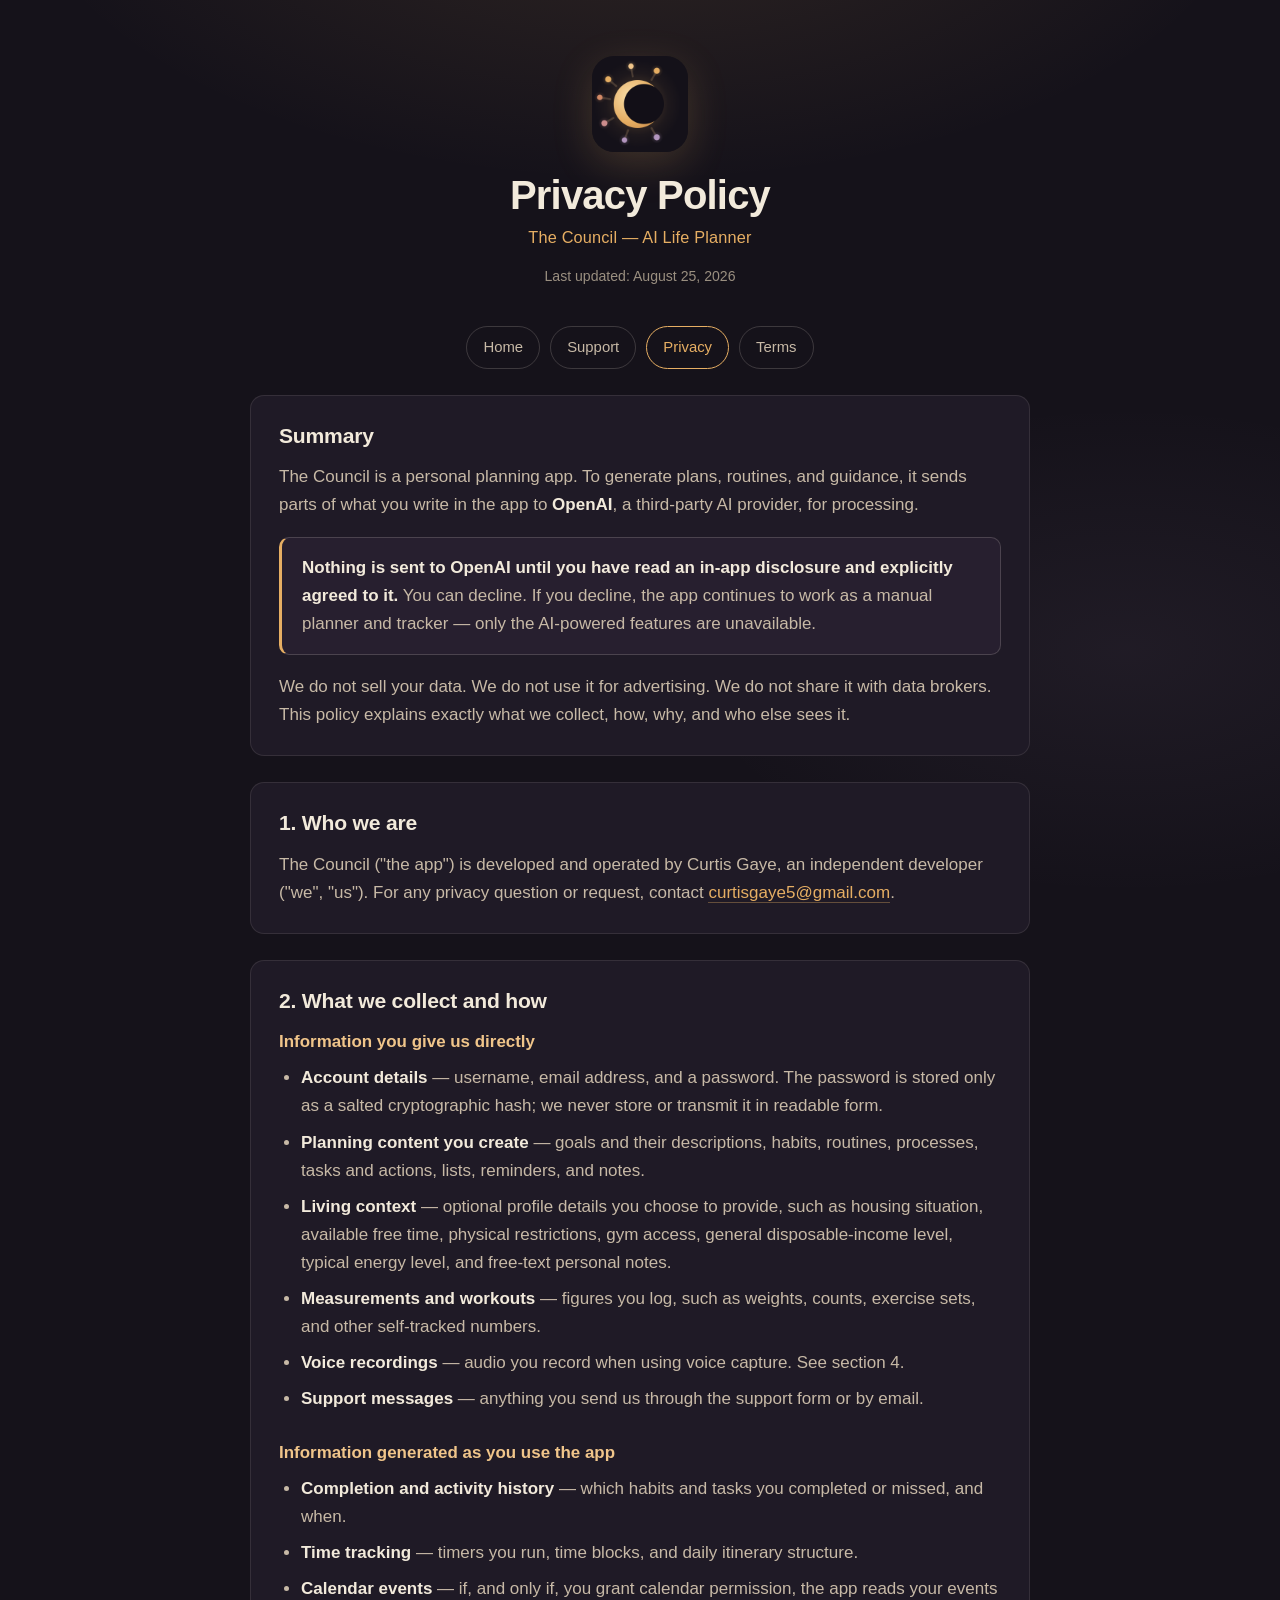
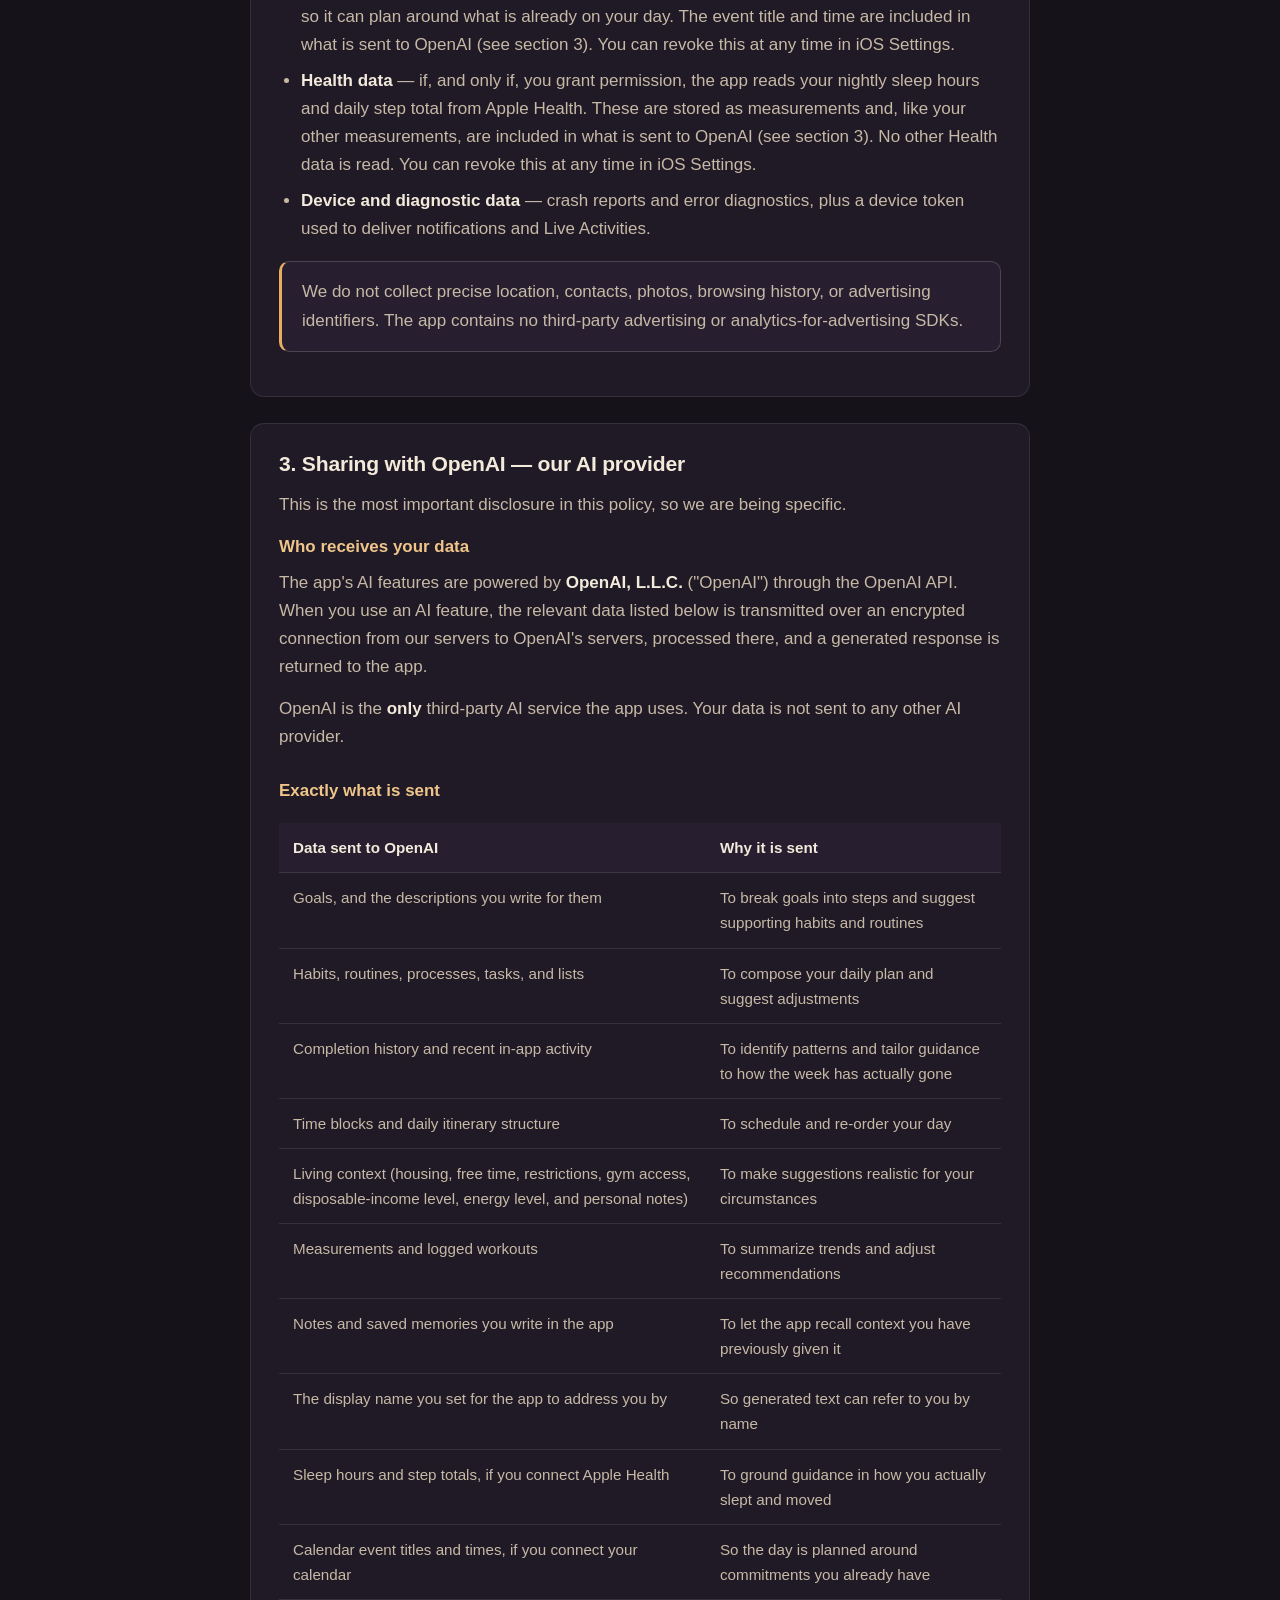
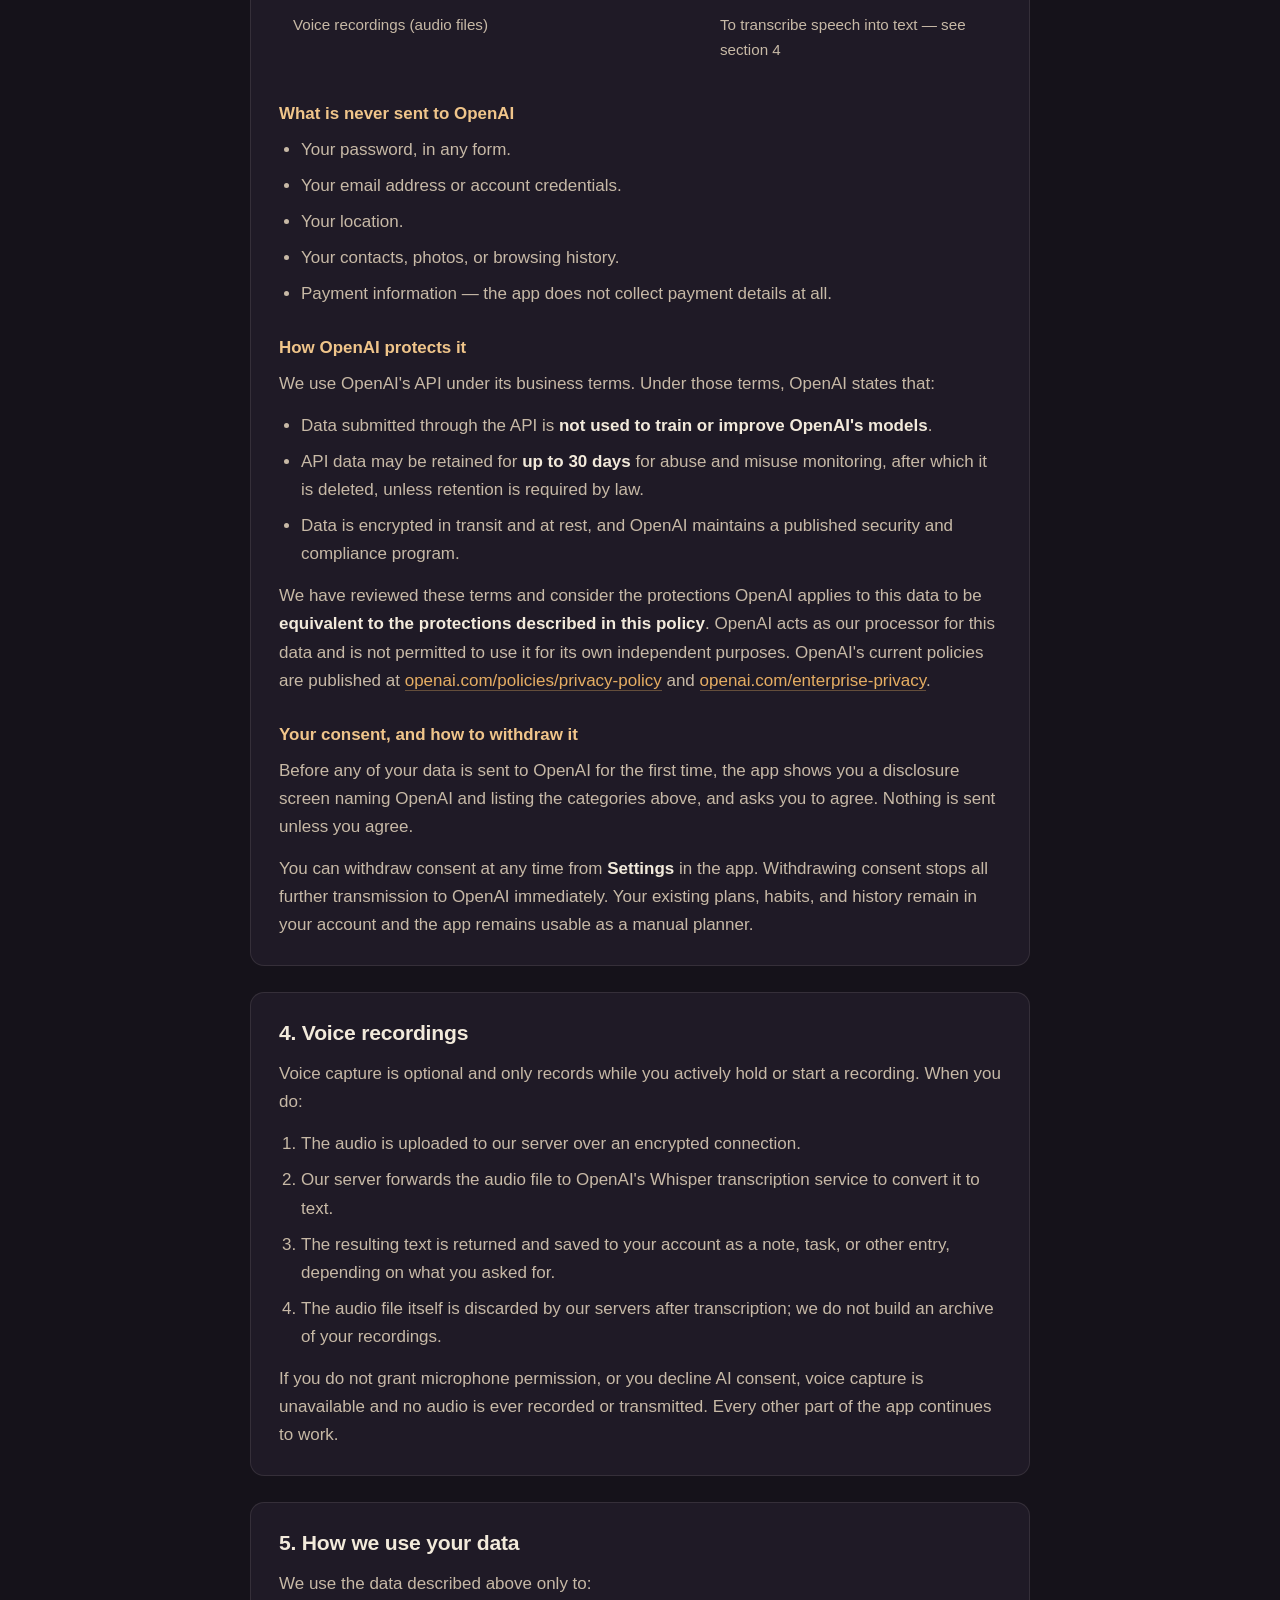
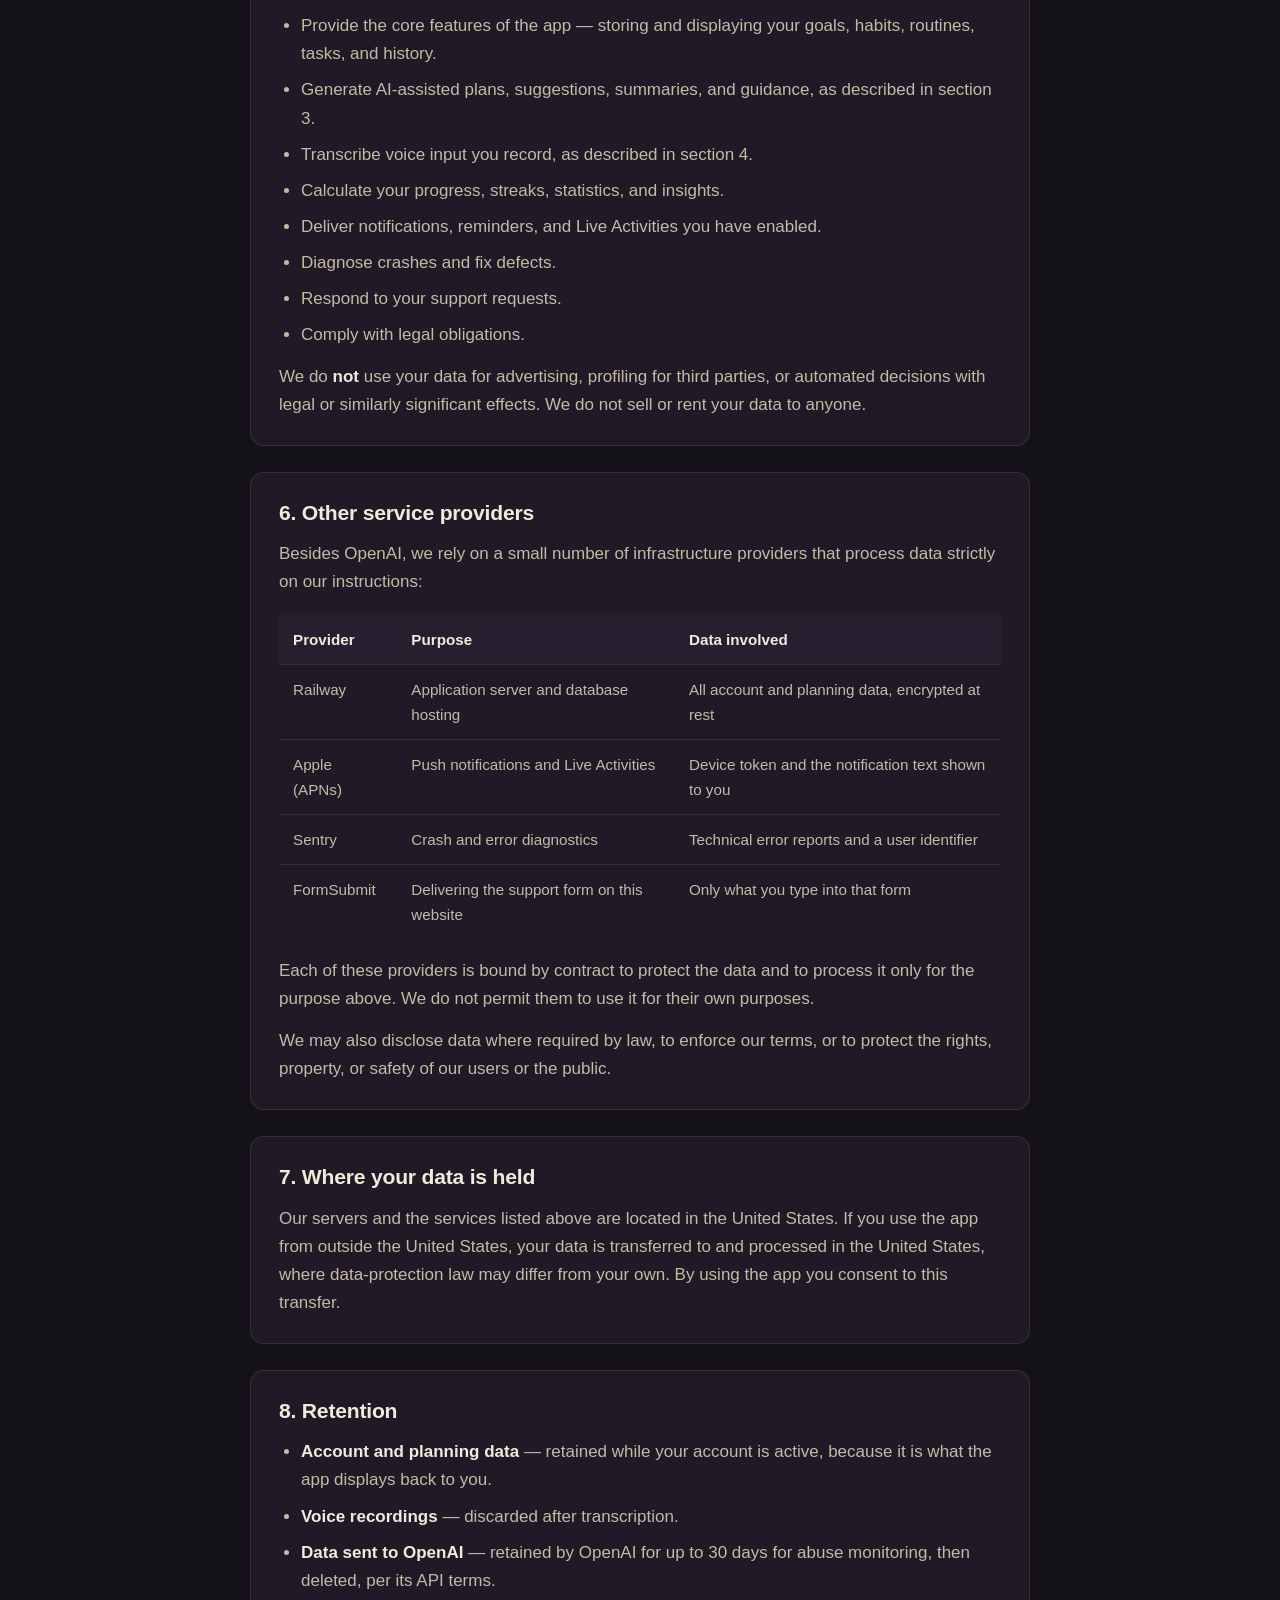
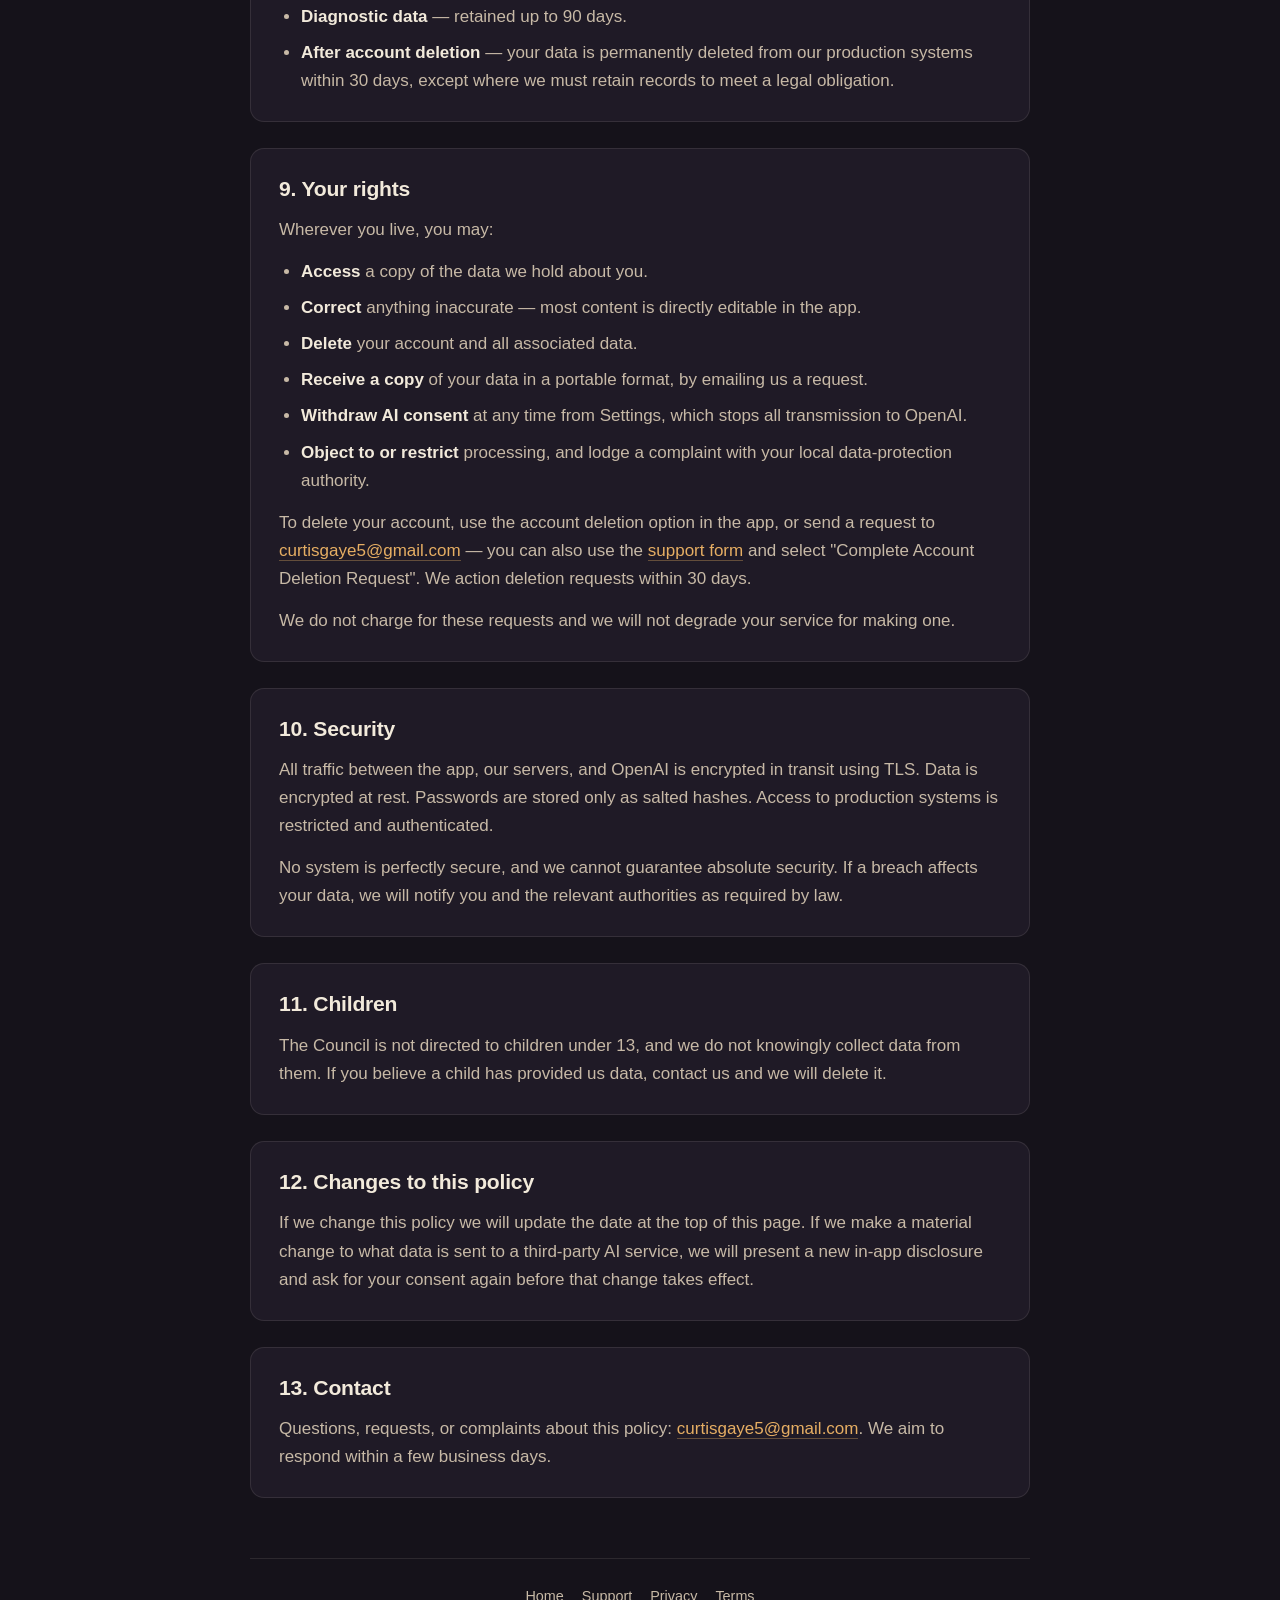
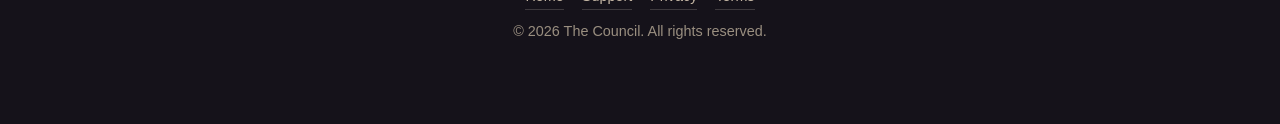
==== commit c65f3e91: "fix: Health and calendar data DO go to OpenAI — correct the policy The policy claimed Apple Health d" ====
--- a/privacy.html
+++ b/privacy.html
@@ -56,8 +56,8 @@
   <ul>
     <li><strong>Completion and activity history</strong> — which habits and tasks you completed or missed, and when.</li>
     <li><strong>Time tracking</strong> — timers you run, time blocks, and daily itinerary structure.</li>
-    <li><strong>Calendar events</strong> — if, and only if, you grant calendar permission, the app reads events to place them in your day view. You can revoke this at any time in iOS Settings.</li>
-    <li><strong>Health data</strong> — if, and only if, you grant permission, the app reads sleep and step data from Apple Health to inform your daily plan. This data is never sent to OpenAI or any third party. You can revoke this at any time in iOS Settings.</li>
+    <li><strong>Calendar events</strong> — if, and only if, you grant calendar permission, the app reads your events so it can plan around what is already on your day. The event title and time are included in what is sent to OpenAI (see section 3). You can revoke this at any time in iOS Settings.</li>
+    <li><strong>Health data</strong> — if, and only if, you grant permission, the app reads your nightly sleep hours and daily step total from Apple Health. These are stored as measurements and, like your other measurements, are included in what is sent to OpenAI (see section 3). No other Health data is read. You can revoke this at any time in iOS Settings.</li>
     <li><strong>Device and diagnostic data</strong> — crash reports and error diagnostics, plus a device token used to deliver notifications and Live Activities.</li>
   </ul>
 
@@ -89,6 +89,8 @@
       <tr><td>Measurements and logged workouts</td><td>To summarize trends and adjust recommendations</td></tr>
       <tr><td>Notes and saved memories you write in the app</td><td>To let the app recall context you have previously given it</td></tr>
       <tr><td>The display name you set for the app to address you by</td><td>So generated text can refer to you by name</td></tr>
+      <tr><td>Sleep hours and step totals, if you connect Apple Health</td><td>To ground guidance in how you actually slept and moved</td></tr>
+      <tr><td>Calendar event titles and times, if you connect your calendar</td><td>So the day is planned around commitments you already have</td></tr>
       <tr><td>Voice recordings (audio files)</td><td>To transcribe speech into text — see section 4</td></tr>
     </tbody>
   </table>
@@ -98,8 +100,8 @@
   <ul>
     <li>Your password, in any form.</li>
     <li>Your email address or account credentials.</li>
-    <li>Apple Health data (sleep and steps).</li>
-    <li>Raw calendar event data from your device calendar.</li>
+    <li>Your location.</li>
+    <li>Your contacts, photos, or browsing history.</li>
     <li>Payment information — the app does not collect payment details at all.</li>
   </ul>
 
